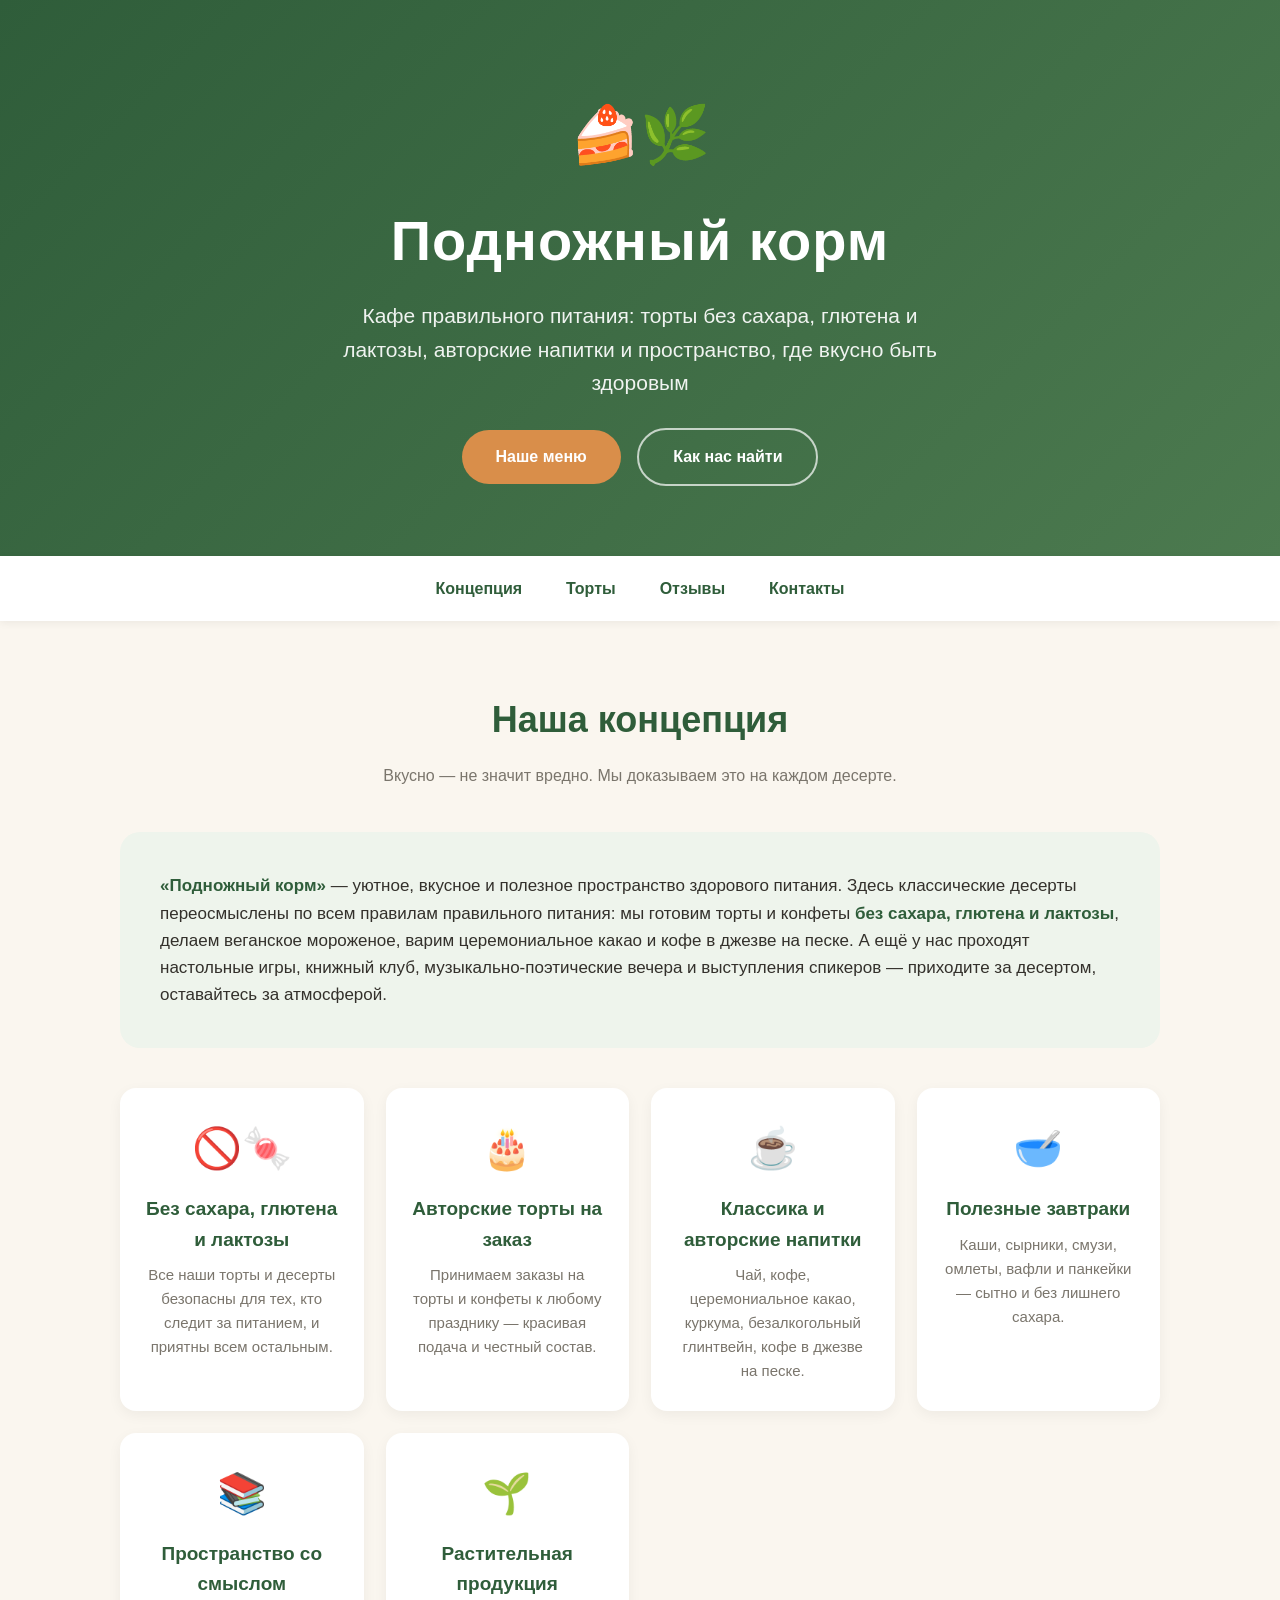
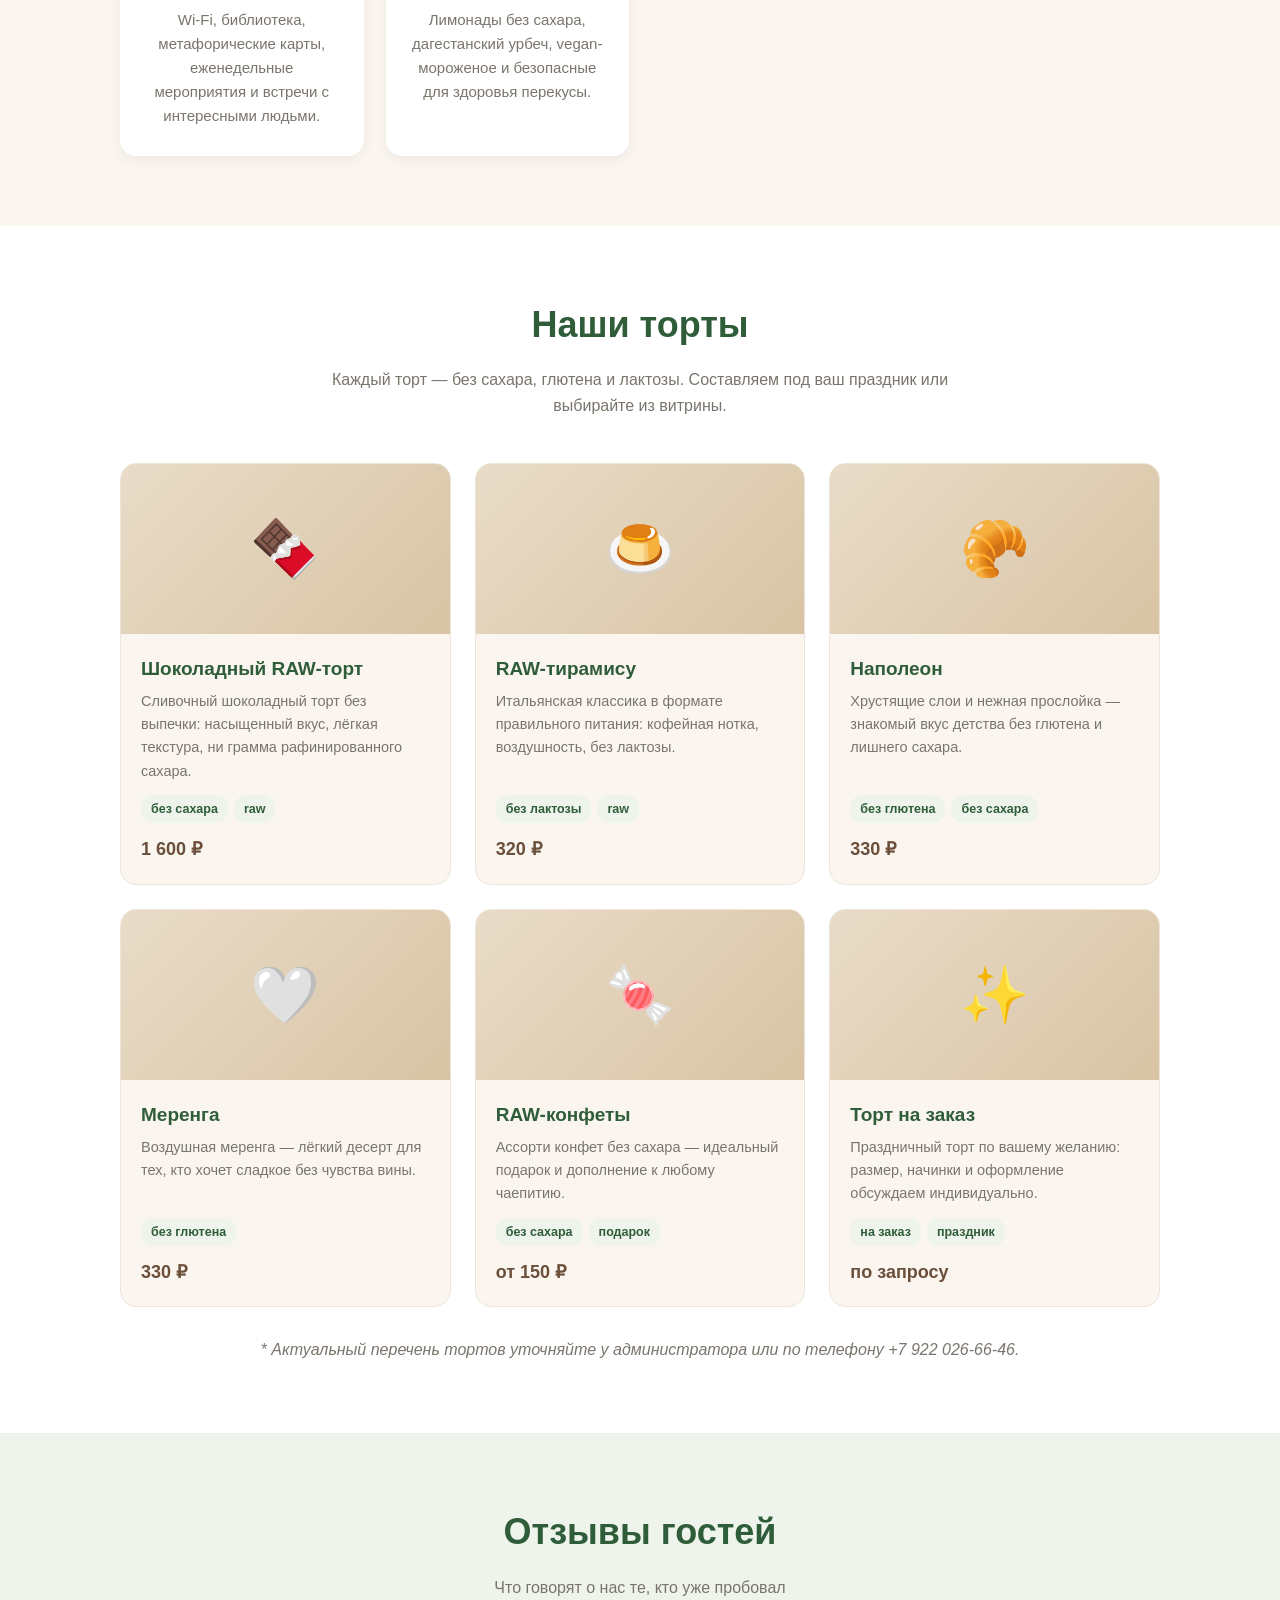
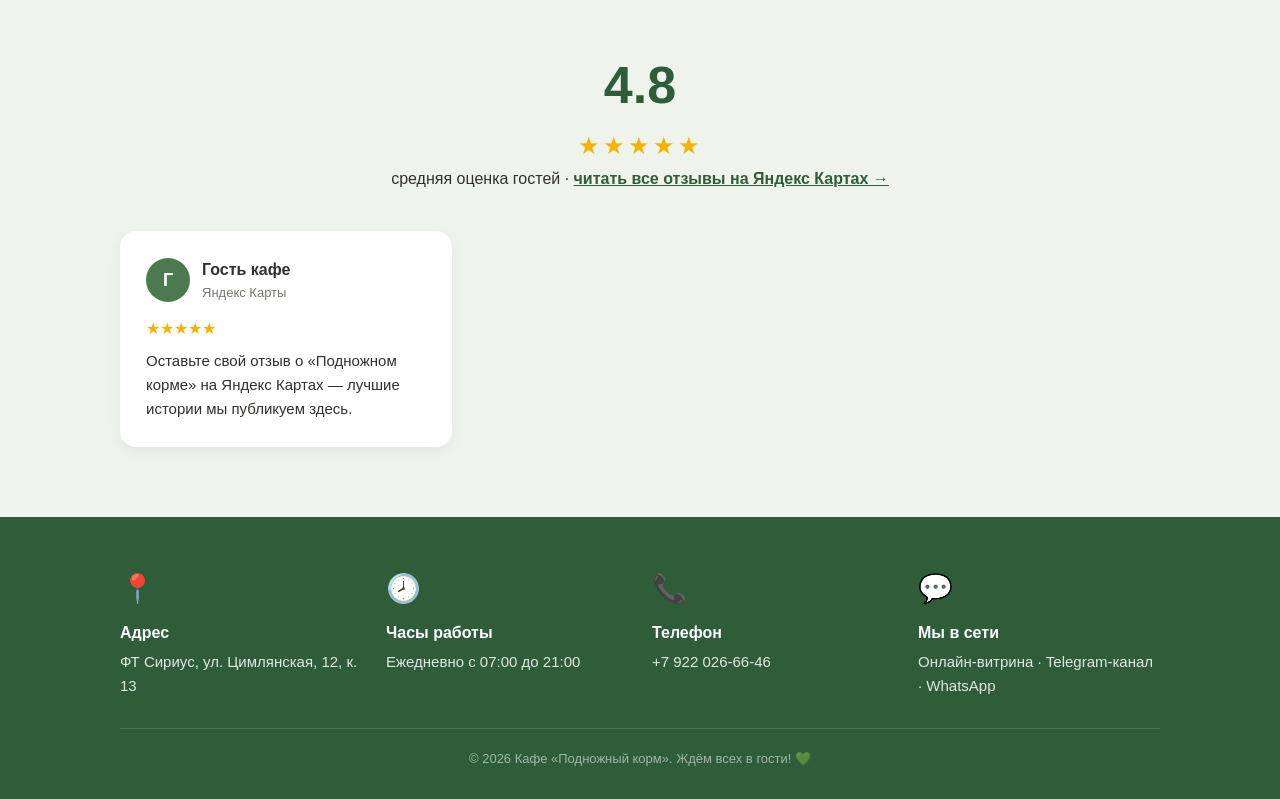
==== index.html @ 95f0d3fe "Add files via upload" ====
<!DOCTYPE html>
<html lang="ru">
<head>
<meta charset="UTF-8">
<meta name="viewport" content="width=device-width, initial-scale=1.0">
<title>Подножный корм — кафе правильного питания и тортов без сахара</title>
<meta name="description" content="Кафе здорового питания «Подножный корм»: авторские торты без сахара, глютена и лактозы, завтраки, церемониальное какао и уютное пространство для встреч.">
<style>
  :root {
    --green-dark: #2f5d3a;
    --green: #4c7a4f;
    --green-soft: #eef4ec;
    --cream: #faf6ef;
    --brown: #6b4f3a;
    --accent: #d98e4a;
    --text: #33302b;
    --muted: #7a756c;
  }
  * { margin: 0; padding: 0; box-sizing: border-box; }
  body {
    font-family: "Segoe UI", "Helvetica Neue", Arial, sans-serif;
    color: var(--text);
    background: var(--cream);
    line-height: 1.6;
  }
  .container { max-width: 1080px; margin: 0 auto; padding: 0 20px; }

  /* ---------- Шапка ---------- */
  header {
    background: linear-gradient(135deg, var(--green-dark) 0%, var(--green) 100%);
    color: #fff;
    padding: 90px 0 70px;
    text-align: center;
  }
  header .logo-emoji { font-size: 56px; display: block; margin-bottom: 16px; }
  header h1 { font-size: clamp(34px, 6vw, 56px); letter-spacing: 1px; margin-bottom: 14px; }
  header p.tagline {
    font-size: clamp(17px, 2.5vw, 21px);
    opacity: .92;
    max-width: 640px;
    margin: 0 auto 28px;
  }
  .btn {
    display: inline-block;
    background: var(--accent);
    color: #fff;
    text-decoration: none;
    font-weight: 600;
    padding: 14px 34px;
    border-radius: 40px;
    transition: transform .15s ease, box-shadow .15s ease;
  }
  .btn:hover { transform: translateY(-2px); box-shadow: 0 8px 20px rgba(0,0,0,.2); }
  .btn.secondary {
    background: transparent;
    border: 2px solid rgba(255,255,255,.7);
    margin-left: 12px;
  }

  nav {
    background: #fff;
    position: sticky;
    top: 0;
    z-index: 10;
    box-shadow: 0 2px 8px rgba(0,0,0,.06);
  }
  nav .container { display: flex; justify-content: center; gap: 8px; flex-wrap: wrap; padding: 12px 20px; }
  nav a {
    text-decoration: none;
    color: var(--green-dark);
    font-weight: 600;
    padding: 8px 18px;
    border-radius: 20px;
    transition: background .15s ease;
  }
  nav a:hover { background: var(--green-soft); }

  section { padding: 70px 0; }
  section h2 {
    font-size: clamp(26px, 4vw, 36px);
    color: var(--green-dark);
    text-align: center;
    margin-bottom: 14px;
  }
  section p.section-sub {
    text-align: center;
    color: var(--muted);
    max-width: 620px;
    margin: 0 auto 44px;
  }

  /* ---------- Концепция ---------- */
  .concept-grid {
    display: grid;
    grid-template-columns: repeat(auto-fit, minmax(230px, 1fr));
    gap: 22px;
  }
  .concept-card {
    background: #fff;
    border-radius: 16px;
    padding: 28px 24px;
    text-align: center;
    box-shadow: 0 4px 14px rgba(0,0,0,.05);
    transition: transform .15s ease;
  }
  .concept-card:hover { transform: translateY(-4px); }
  .concept-card .icon { font-size: 40px; margin-bottom: 14px; }
  .concept-card h3 { color: var(--green-dark); font-size: 19px; margin-bottom: 8px; }
  .concept-card p { color: var(--muted); font-size: 15px; }

  .concept-intro {
    background: var(--green-soft);
    border-radius: 20px;
    padding: 40px;
    margin-bottom: 40px;
    font-size: 17px;
  }
  .concept-intro strong { color: var(--green-dark); }

  /* ---------- Торты ---------- */
  #cakes { background: #fff; }
  .cakes-grid {
    display: grid;
    grid-template-columns: repeat(auto-fill, minmax(260px, 1fr));
    gap: 24px;
  }
  .cake-card {
    border: 1px solid #eee5d8;
    border-radius: 16px;
    overflow: hidden;
    background: var(--cream);
    display: flex;
    flex-direction: column;
    transition: box-shadow .15s ease;
  }
  .cake-card:hover { box-shadow: 0 8px 20px rgba(0,0,0,.08); }
  .cake-img {
    height: 170px;
    background: linear-gradient(135deg, #e9dcc8, #d8c4a4);
    display: flex;
    align-items: center;
    justify-content: center;
    font-size: 56px;
  }
  .cake-body { padding: 20px; flex: 1; display: flex; flex-direction: column; }
  .cake-body h3 { color: var(--green-dark); font-size: 19px; margin-bottom: 6px; }
  .cake-body p { color: var(--muted); font-size: 14.5px; flex: 1; }
  .cake-tags { margin-top: 12px; display: flex; flex-wrap: wrap; gap: 6px; }
  .tag {
    background: var(--green-soft);
    color: var(--green-dark);
    font-size: 12.5px;
    font-weight: 600;
    padding: 4px 10px;
    border-radius: 12px;
  }
  .cake-price { margin-top: 12px; font-size: 18px; font-weight: 700; color: var(--brown); }
  .cakes-note {
    text-align: center;
    margin-top: 30px;
    color: var(--muted);
    font-style: italic;
  }

  /* ---------- Отзывы ---------- */
  #reviews { background: var(--green-soft); }
  .rating-summary {
    text-align: center;
    margin-bottom: 40px;
  }
  .rating-summary .score { font-size: 52px; font-weight: 800; color: var(--green-dark); }
  .rating-summary .stars { color: #f5b301; font-size: 24px; letter-spacing: 3px; }
  .rating-summary a { color: var(--green-dark); font-weight: 600; }
  .reviews-grid {
    display: grid;
    grid-template-columns: repeat(auto-fill, minmax(300px, 1fr));
    gap: 22px;
  }
  .review-card {
    background: #fff;
    border-radius: 16px;
    padding: 26px;
    box-shadow: 0 4px 14px rgba(0,0,0,.05);
  }
  .review-head { display: flex; align-items: center; gap: 12px; margin-bottom: 12px; }
  .avatar {
    width: 44px; height: 44px;
    border-radius: 50%;
    background: var(--green);
    color: #fff;
    display: flex; align-items: center; justify-content: center;
    font-weight: 700;
    font-size: 18px;
    flex-shrink: 0;
  }
  .review-head .name { font-weight: 700; }
  .review-head .date { color: var(--muted); font-size: 13px; }
  .review-stars { color: #f5b301; margin-bottom: 8px; }
  .review-text { font-size: 15px; color: var(--text); }

  /* ---------- Контакты ---------- */
  footer {
    background: var(--green-dark);
    color: #fff;
    padding: 50px 0 30px;
  }
  .contacts-grid {
    display: grid;
    grid-template-columns: repeat(auto-fit, minmax(220px, 1fr));
    gap: 24px;
    margin-bottom: 30px;
  }
  .contact-item .icon { font-size: 28px; margin-bottom: 8px; }
  .contact-item h4 { font-size: 16px; margin-bottom: 4px; }
  .contact-item p, .contact-item a { color: rgba(255,255,255,.85); font-size: 15px; text-decoration: none; }
  .contact-item a:hover { text-decoration: underline; }
  footer .copy { text-align: center; color: rgba(255,255,255,.55); font-size: 13px; border-top: 1px solid rgba(255,255,255,.15); padding-top: 20px; }
</style>
</head>
<body>

<!-- ================= ШАПКА ================= -->
<header>
  <div class="container">
    <span class="logo-emoji">🍰🌿</span>
    <h1>Подножный корм</h1>
    <p class="tagline">Кафе правильного питания: торты без сахара, глютена и лактозы, авторские напитки и пространство, где вкусно быть здоровым</p>
    <a href="#cakes" class="btn">Наше меню</a>
    <a href="#contacts" class="btn secondary">Как нас найти</a>
  </div>
</header>

<nav>
  <div class="container">
    <a href="#about">Концепция</a>
    <a href="#cakes">Торты</a>
    <a href="#reviews">Отзывы</a>
    <a href="#contacts">Контакты</a>
  </div>
</nav>

<!-- ================= КОНЦЕПЦИЯ ================= -->
<section id="about">
  <div class="container">
    <h2>Наша концепция</h2>
    <p class="section-sub">Вкусно — не значит вредно. Мы доказываем это на каждом десерте.</p>

    <div class="concept-intro">
      <strong>«Подножный корм»</strong> — уютное, вкусное и полезное пространство здорового питания.
      Здесь классические десерты переосмыслены по всем правилам правильного питания:
      мы готовим торты и конфеты <strong>без сахара, глютена и лактозы</strong>, делаем веганское мороженое,
      варим церемониальное какао и кофе в джезве на песке. А ещё у нас проходят настольные игры,
      книжный клуб, музыкально-поэтические вечера и выступления спикеров — приходите за десертом, оставайтесь за атмосферой.
    </div>

    <div class="concept-grid">
      <div class="concept-card">
        <div class="icon">🚫🍬</div>
        <h3>Без сахара, глютена и лактозы</h3>
        <p>Все наши торты и десерты безопасны для тех, кто следит за питанием, и приятны всем остальным.</p>
      </div>
      <div class="concept-card">
        <div class="icon">🎂</div>
        <h3>Авторские торты на заказ</h3>
        <p>Принимаем заказы на торты и конфеты к любому празднику — красивая подача и честный состав.</p>
      </div>
      <div class="concept-card">
        <div class="icon">☕</div>
        <h3>Классика и авторские напитки</h3>
        <p>Чай, кофе, церемониальное какао, куркума, безалкогольный глинтвейн, кофе в джезве на песке.</p>
      </div>
      <div class="concept-card">
        <div class="icon">🥣</div>
        <h3>Полезные завтраки</h3>
        <p>Каши, сырники, смузи, омлеты, вафли и панкейки — сытно и без лишнего сахара.</p>
      </div>
      <div class="concept-card">
        <div class="icon">📚</div>
        <h3>Пространство со смыслом</h3>
        <p>Wi-Fi, библиотека, метафорические карты, еженедельные мероприятия и встречи с интересными людьми.</p>
      </div>
      <div class="concept-card">
        <div class="icon">🌱</div>
        <h3>Растительная продукция</h3>
        <p>Лимонады без сахара, дагестанский урбеч, vegan-мороженое и безопасные для здоровья перекусы.</p>
      </div>
    </div>
  </div>
</section>

<!-- ================= ТОРТЫ ================= -->
<section id="cakes">
  <div class="container">
    <h2>Наши торты</h2>
    <p class="section-sub">Каждый торт — без сахара, глютена и лактозы. Составляем под ваш праздник или выбирайте из витрины.</p>

    <div class="cakes-grid">
      <div class="cake-card">
        <div class="cake-img">🍫</div>
        <div class="cake-body">
          <h3>Шоколадный RAW-торт</h3>
          <p>Сливочный шоколадный торт без выпечки: насыщенный вкус, лёгкая текстура, ни грамма рафинированного сахара.</p>
          <div class="cake-tags"><span class="tag">без сахара</span><span class="tag">raw</span></div>
          <div class="cake-price">1 600 ₽</div>
        </div>
      </div>
      <div class="cake-card">
        <div class="cake-img">🍮</div>
        <div class="cake-body">
          <h3>RAW-тирамису</h3>
          <p>Итальянская классика в формате правильного питания: кофейная нотка, воздушность, без лактозы.</p>
          <div class="cake-tags"><span class="tag">без лактозы</span><span class="tag">raw</span></div>
          <div class="cake-price">320 ₽</div>
        </div>
      </div>
      <div class="cake-card">
        <div class="cake-img">🥐</div>
        <div class="cake-body">
          <h3>Наполеон</h3>
          <p>Хрустящие слои и нежная прослойка — знакомый вкус детства без глютена и лишнего сахара.</p>
          <div class="cake-tags"><span class="tag">без глютена</span><span class="tag">без сахара</span></div>
          <div class="cake-price">330 ₽</div>
        </div>
      </div>
      <div class="cake-card">
        <div class="cake-img">🤍</div>
        <div class="cake-body">
          <h3>Меренга</h3>
          <p>Воздушная меренга — лёгкий десерт для тех, кто хочет сладкое без чувства вины.</p>
          <div class="cake-tags"><span class="tag">без глютена</span></div>
          <div class="cake-price">330 ₽</div>
        </div>
      </div>
      <div class="cake-card">
        <div class="cake-img">🍬</div>
        <div class="cake-body">
          <h3>RAW-конфеты</h3>
          <p>Ассорти конфет без сахара — идеальный подарок и дополнение к любому чаепитию.</p>
          <div class="cake-tags"><span class="tag">без сахара</span><span class="tag">подарок</span></div>
          <div class="cake-price">от 150 ₽</div>
        </div>
      </div>
      <div class="cake-card">
        <div class="cake-img">✨</div>
        <div class="cake-body">
          <h3>Торт на заказ</h3>
          <p>Праздничный торт по вашему желанию: размер, начинки и оформление обсуждаем индивидуально.</p>
          <div class="cake-tags"><span class="tag">на заказ</span><span class="tag">праздник</span></div>
          <div class="cake-price">по запросу</div>
        </div>
      </div>
    </div>
    <p class="cakes-note">* Актуальный перечень тортов уточняйте у администратора или по телефону +7 922 026-66-46.</p>
  </div>
</section>

<!-- ================= ОТЗЫВЫ ================= -->
<section id="reviews">
  <div class="container">
    <h2>Отзывы гостей</h2>
    <p class="section-sub">Что говорят о нас те, кто уже пробовал</p>

    <div class="rating-summary">
      <div class="score">4.8</div>
      <div class="stars">★★★★★</div>
      <p>средняя оценка гостей · <a href="https://yandex.ru/maps/org/podnozhny_korm/84086361481/" target="_blank" rel="noopener">читать все отзывы на Яндекс Картах →</a></p>
    </div>

    <div class="reviews-grid">
      <!-- БЛОК ДЛЯ ОТЗЫВОВ: тексты будут добавлены после получения реальных отзывов с Яндекс Карт -->
      <div class="review-card">
        <div class="review-head">
          <div class="avatar">Г</div>
          <div>
            <div class="name">Гость кафе</div>
            <div class="date">Яндекс Карты</div>
          </div>
        </div>
        <div class="review-stars">★★★★★</div>
        <p class="review-text">Оставьте свой отзыв о «Подножном корме» на Яндекс Картах — лучшие истории мы публикуем здесь.</p>
      </div>
    </div>
  </div>
</section>

<!-- ================= КОНТАКТЫ ================= -->
<footer id="contacts">
  <div class="container">
    <div class="contacts-grid">
      <div class="contact-item">
        <div class="icon">📍</div>
        <h4>Адрес</h4>
        <p>ФТ Сириус, ул. Цимлянская, 12, к. 13</p>
      </div>
      <div class="contact-item">
        <div class="icon">🕗</div>
        <h4>Часы работы</h4>
        <p>Ежедневно с 07:00 до 21:00</p>
      </div>
      <div class="contact-item">
        <div class="icon">📞</div>
        <h4>Телефон</h4>
        <p><a href="tel:+79220266646">+7 922 026-66-46</a></p>
      </div>
      <div class="contact-item">
        <div class="icon">💬</div>
        <h4>Мы в сети</h4>
        <p><a href="https://podnozhnyjkorm.uds.app/c" target="_blank" rel="noopener">Онлайн-витрина</a> · Telegram-канал · WhatsApp</p>
      </div>
    </div>
    <div class="copy">© <span id="year"></span> Кафе «Подножный корм». Ждём всех в гости! 💚</div>
  </div>
</footer>

<script>
  document.getElementById('year').textContent = new Date().getFullYear();
</script>

</body>
</html>
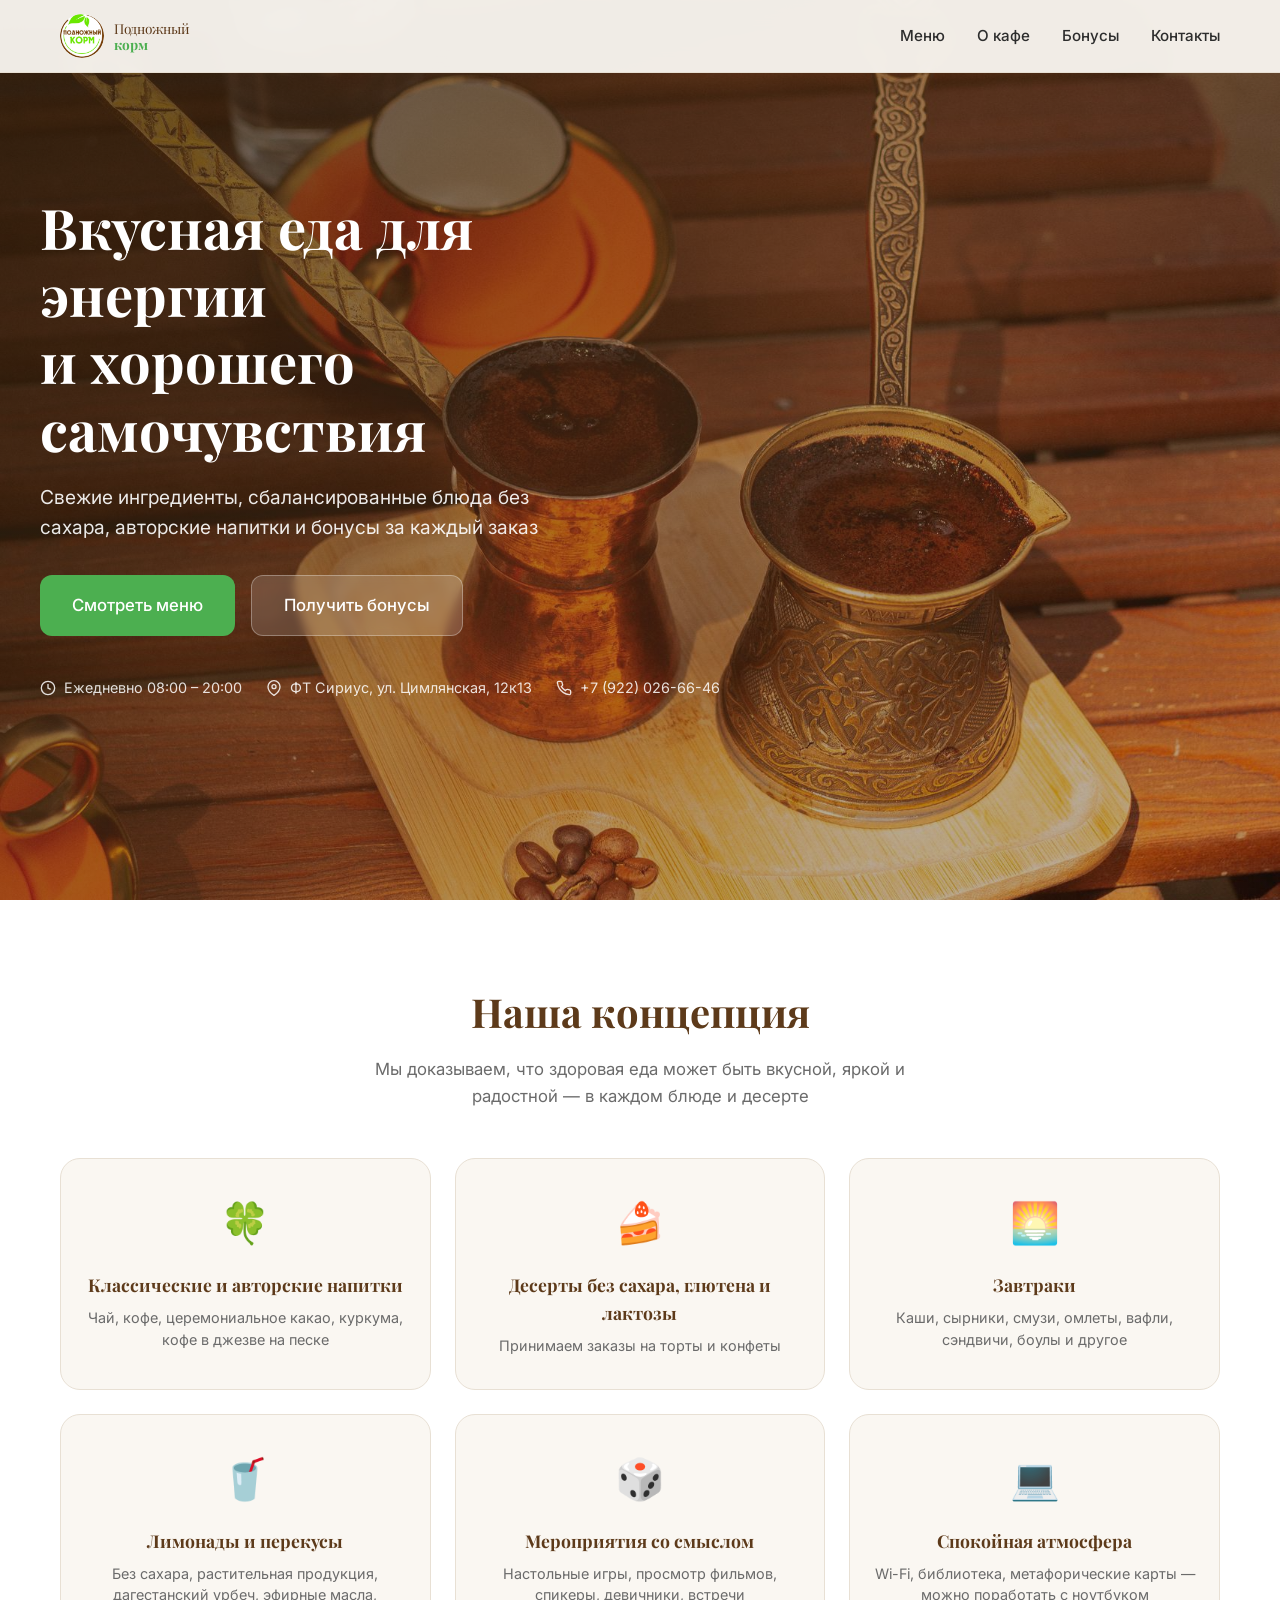
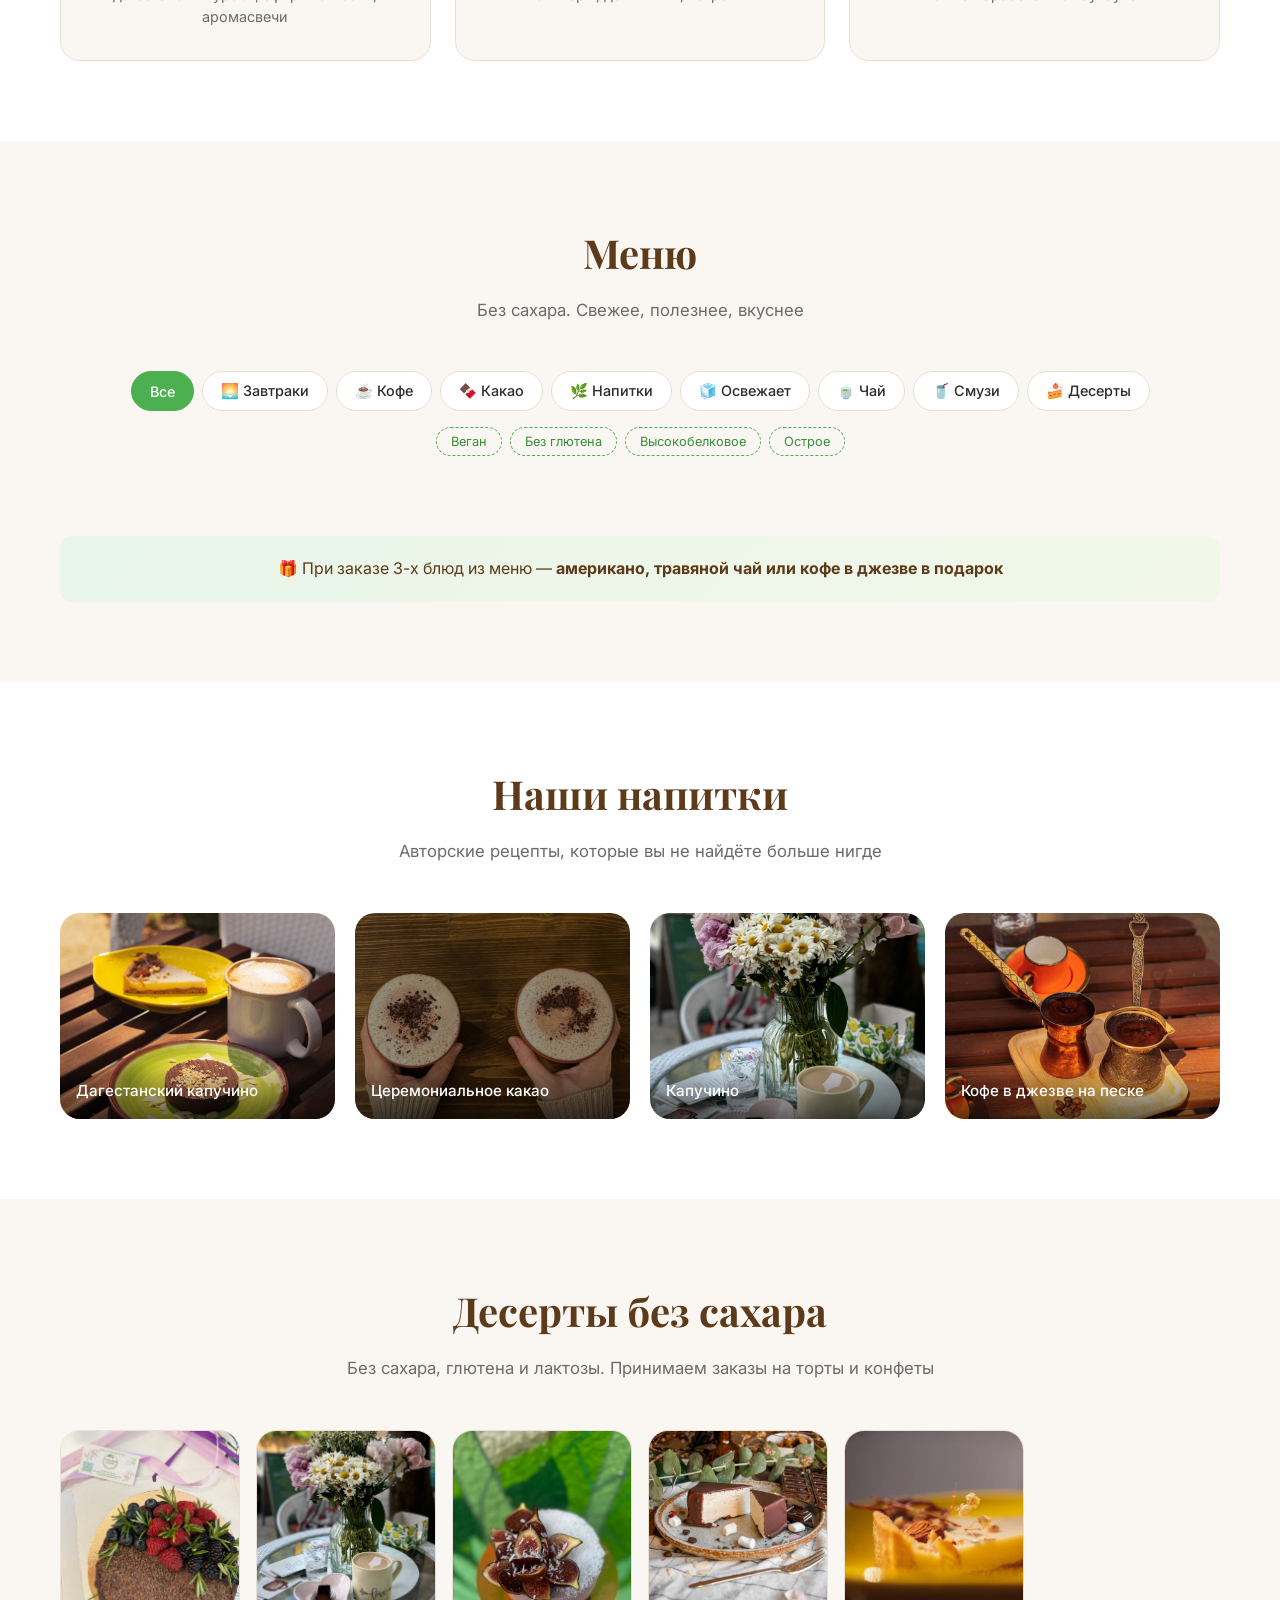
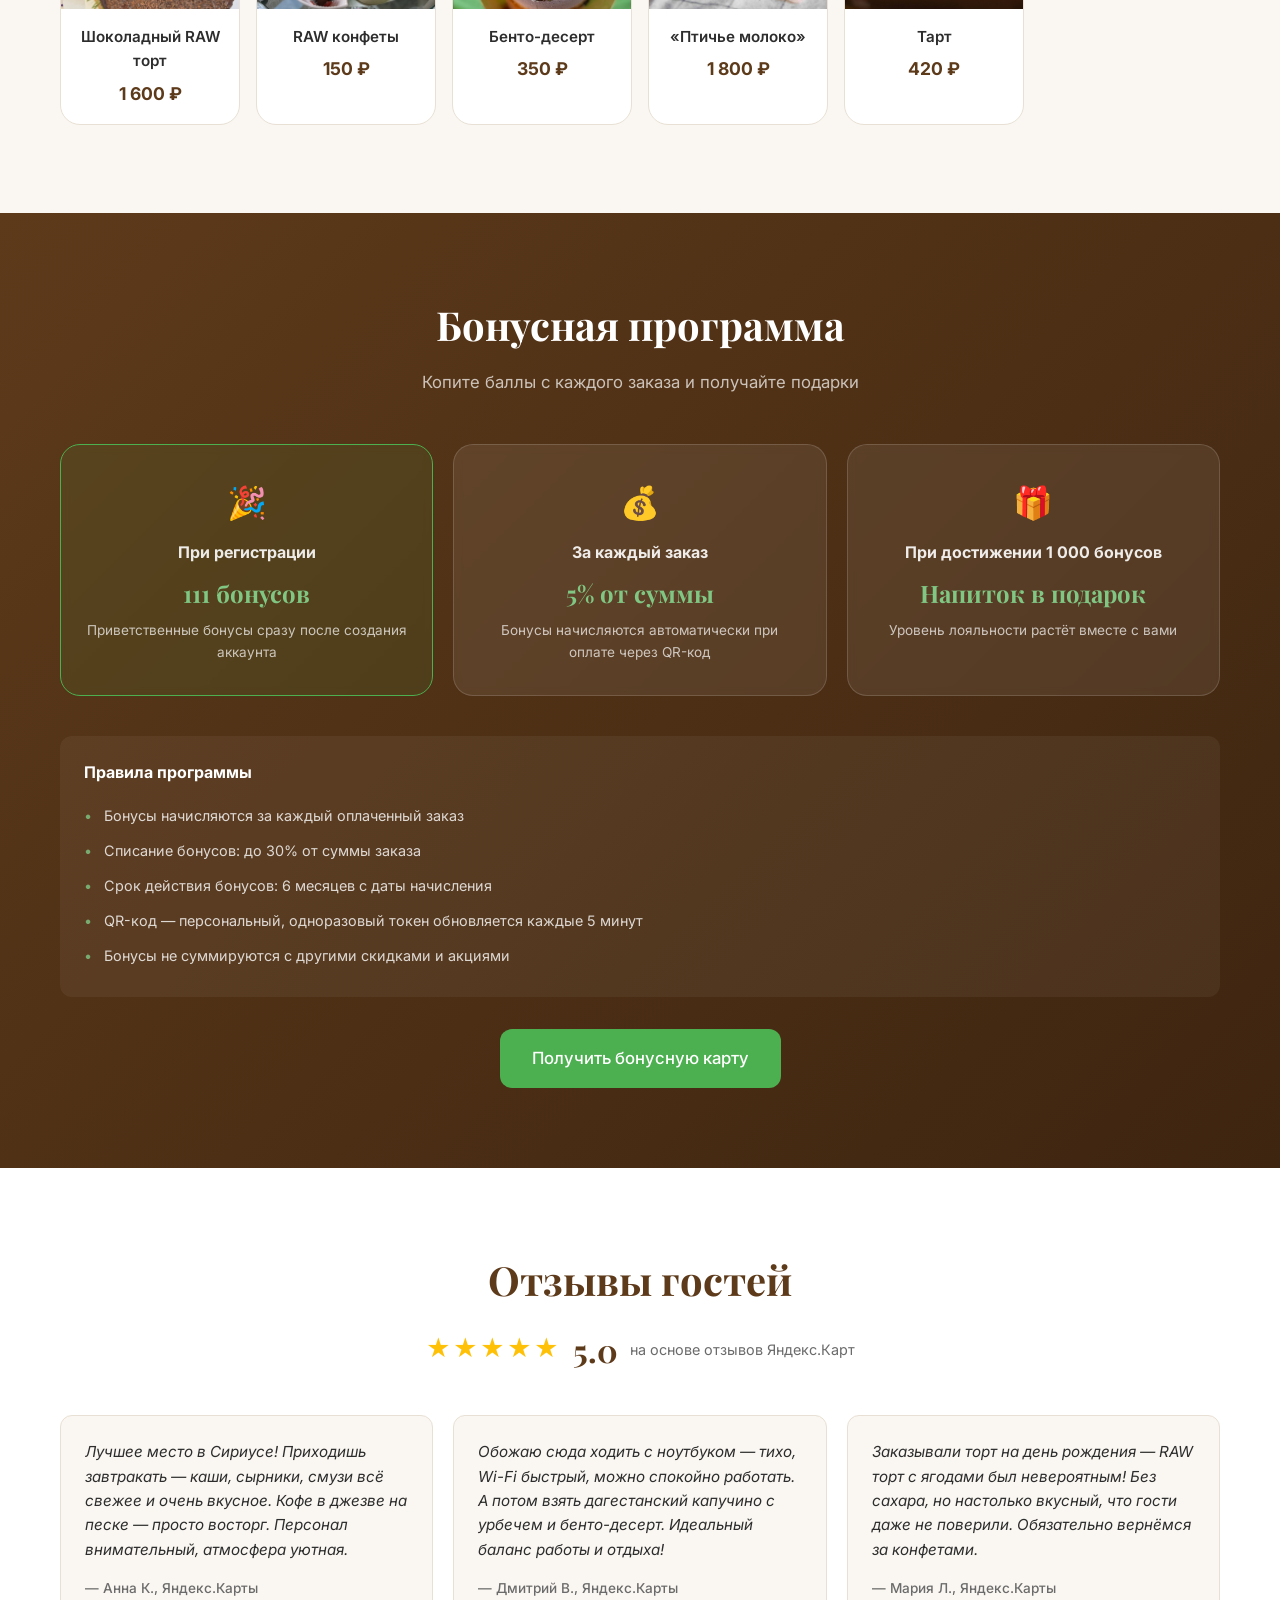
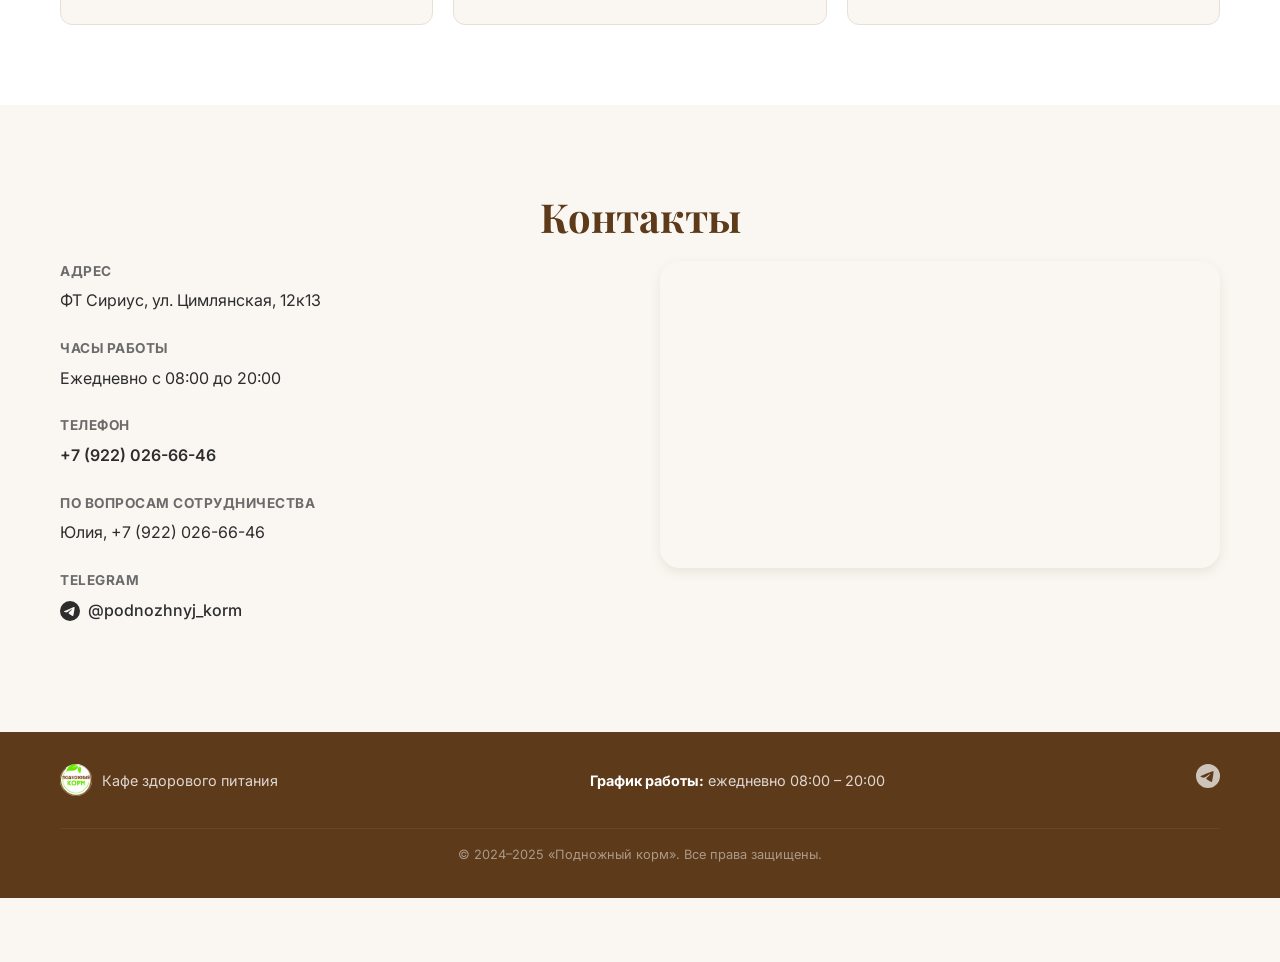
==== commit b553620b: "Add files via upload" ====
--- a/index.html
+++ b/index.html
@@ -1,420 +1,411 @@
 <!DOCTYPE html>
 <html lang="ru">
 <head>
-<meta charset="UTF-8">
-<meta name="viewport" content="width=device-width, initial-scale=1.0">
-<title>Подножный корм — кафе правильного питания и тортов без сахара</title>
-<meta name="description" content="Кафе здорового питания «Подножный корм»: авторские торты без сахара, глютена и лактозы, завтраки, церемониальное какао и уютное пространство для встреч.">
-<style>
-  :root {
-    --green-dark: #2f5d3a;
-    --green: #4c7a4f;
-    --green-soft: #eef4ec;
-    --cream: #faf6ef;
-    --brown: #6b4f3a;
-    --accent: #d98e4a;
-    --text: #33302b;
-    --muted: #7a756c;
+  <meta charset="UTF-8">
+  <meta name="viewport" content="width=device-width, initial-scale=1.0">
+  <title>Подножный корм — кафе здорового питания в Сириусе</title>
+  <meta name="description" content="Кафе здорового питания «Подножный корм» в Сириусе. Завтраки без сахара, авторские напитки, десерты без глютена и лактозы. Бонусная программа. Ежедневно 08:00–20:00.">
+  <meta property="og:title" content="Подножный корм — кафе здорового питания в Сириусе">
+  <meta property="og:description" content="Завтраки без сахара, авторские напитки, десерты без глютена и лактозы. Бонусная программа. Ежедневно 08:00–20:00.">
+  <meta property="og:image" content="https://podnozhnyi-korm.tuqo.app/img/og-image.jpg">
+  <meta property="og:type" content="website">
+  <meta property="og:url" content="https://podnozhnyi-korm.tuqo.app/">
+  <link rel="icon" href="img/logo.jpeg" type="image/jpeg">
+  <link rel="preconnect" href="https://fonts.googleapis.com">
+  <link rel="preconnect" href="https://fonts.gstatic.com" crossorigin>
+  <link href="https://fonts.googleapis.com/css2?family=Playfair+Display:wght@400;600;700&family=Inter:wght@300;400;500;600&display=swap" rel="stylesheet">
+  <link rel="stylesheet" href="css/style.css">
+  <script src="js/app.js" defer></script>
+  <script type="application/ld+json">
+  {
+    "@context": "https://schema.org",
+    "@type": "Restaurant",
+    "name": "Подножный корм",
+    "description": "Кафе здорового питания в Сириусе",
+    "servesCuisine": ["Здоровое питание", "Завтраки", "Кофе", "Десерты"],
+    "address": {
+      "@type": "PostalAddress",
+      "streetAddress": "ул. Цимлянская, 12к13",
+      "addressLocality": "Сириус",
+      "addressRegion": "Краснодарский край",
+      "postalCode": "354349",
+      "addressCountry": "RU"
+    },
+    "telephone": "+79220266646",
+    "openingHours": "Mo-Su 08:00-20:00",
+    "url": "https://t.me/podnozhnyj_korm",
+    "priceRange": "₽₽",
+    "aggregateRating": {
+      "@type": "AggregateRating",
+      "ratingValue": "5.0",
+      "reviewCount": "34"
+    }
   }
-  * { margin: 0; padding: 0; box-sizing: border-box; }
-  body {
-    font-family: "Segoe UI", "Helvetica Neue", Arial, sans-serif;
-    color: var(--text);
-    background: var(--cream);
-    line-height: 1.6;
-  }
-  .container { max-width: 1080px; margin: 0 auto; padding: 0 20px; }
-
-  /* ---------- Шапка ---------- */
-  header {
-    background: linear-gradient(135deg, var(--green-dark) 0%, var(--green) 100%);
-    color: #fff;
-    padding: 90px 0 70px;
-    text-align: center;
-  }
-  header .logo-emoji { font-size: 56px; display: block; margin-bottom: 16px; }
-  header h1 { font-size: clamp(34px, 6vw, 56px); letter-spacing: 1px; margin-bottom: 14px; }
-  header p.tagline {
-    font-size: clamp(17px, 2.5vw, 21px);
-    opacity: .92;
-    max-width: 640px;
-    margin: 0 auto 28px;
-  }
-  .btn {
-    display: inline-block;
-    background: var(--accent);
-    color: #fff;
-    text-decoration: none;
-    font-weight: 600;
-    padding: 14px 34px;
-    border-radius: 40px;
-    transition: transform .15s ease, box-shadow .15s ease;
-  }
-  .btn:hover { transform: translateY(-2px); box-shadow: 0 8px 20px rgba(0,0,0,.2); }
-  .btn.secondary {
-    background: transparent;
-    border: 2px solid rgba(255,255,255,.7);
-    margin-left: 12px;
-  }
-
-  nav {
-    background: #fff;
-    position: sticky;
-    top: 0;
-    z-index: 10;
-    box-shadow: 0 2px 8px rgba(0,0,0,.06);
-  }
-  nav .container { display: flex; justify-content: center; gap: 8px; flex-wrap: wrap; padding: 12px 20px; }
-  nav a {
-    text-decoration: none;
-    color: var(--green-dark);
-    font-weight: 600;
-    padding: 8px 18px;
-    border-radius: 20px;
-    transition: background .15s ease;
-  }
-  nav a:hover { background: var(--green-soft); }
-
-  section { padding: 70px 0; }
-  section h2 {
-    font-size: clamp(26px, 4vw, 36px);
-    color: var(--green-dark);
-    text-align: center;
-    margin-bottom: 14px;
-  }
-  section p.section-sub {
-    text-align: center;
-    color: var(--muted);
-    max-width: 620px;
-    margin: 0 auto 44px;
-  }
-
-  /* ---------- Концепция ---------- */
-  .concept-grid {
-    display: grid;
-    grid-template-columns: repeat(auto-fit, minmax(230px, 1fr));
-    gap: 22px;
-  }
-  .concept-card {
-    background: #fff;
-    border-radius: 16px;
-    padding: 28px 24px;
-    text-align: center;
-    box-shadow: 0 4px 14px rgba(0,0,0,.05);
-    transition: transform .15s ease;
-  }
-  .concept-card:hover { transform: translateY(-4px); }
-  .concept-card .icon { font-size: 40px; margin-bottom: 14px; }
-  .concept-card h3 { color: var(--green-dark); font-size: 19px; margin-bottom: 8px; }
-  .concept-card p { color: var(--muted); font-size: 15px; }
-
-  .concept-intro {
-    background: var(--green-soft);
-    border-radius: 20px;
-    padding: 40px;
-    margin-bottom: 40px;
-    font-size: 17px;
-  }
-  .concept-intro strong { color: var(--green-dark); }
-
-  /* ---------- Торты ---------- */
-  #cakes { background: #fff; }
-  .cakes-grid {
-    display: grid;
-    grid-template-columns: repeat(auto-fill, minmax(260px, 1fr));
-    gap: 24px;
-  }
-  .cake-card {
-    border: 1px solid #eee5d8;
-    border-radius: 16px;
-    overflow: hidden;
-    background: var(--cream);
-    display: flex;
-    flex-direction: column;
-    transition: box-shadow .15s ease;
-  }
-  .cake-card:hover { box-shadow: 0 8px 20px rgba(0,0,0,.08); }
-  .cake-img {
-    height: 170px;
-    background: linear-gradient(135deg, #e9dcc8, #d8c4a4);
-    display: flex;
-    align-items: center;
-    justify-content: center;
-    font-size: 56px;
-  }
-  .cake-body { padding: 20px; flex: 1; display: flex; flex-direction: column; }
-  .cake-body h3 { color: var(--green-dark); font-size: 19px; margin-bottom: 6px; }
-  .cake-body p { color: var(--muted); font-size: 14.5px; flex: 1; }
-  .cake-tags { margin-top: 12px; display: flex; flex-wrap: wrap; gap: 6px; }
-  .tag {
-    background: var(--green-soft);
-    color: var(--green-dark);
-    font-size: 12.5px;
-    font-weight: 600;
-    padding: 4px 10px;
-    border-radius: 12px;
-  }
-  .cake-price { margin-top: 12px; font-size: 18px; font-weight: 700; color: var(--brown); }
-  .cakes-note {
-    text-align: center;
-    margin-top: 30px;
-    color: var(--muted);
-    font-style: italic;
-  }
-
-  /* ---------- Отзывы ---------- */
-  #reviews { background: var(--green-soft); }
-  .rating-summary {
-    text-align: center;
-    margin-bottom: 40px;
-  }
-  .rating-summary .score { font-size: 52px; font-weight: 800; color: var(--green-dark); }
-  .rating-summary .stars { color: #f5b301; font-size: 24px; letter-spacing: 3px; }
-  .rating-summary a { color: var(--green-dark); font-weight: 600; }
-  .reviews-grid {
-    display: grid;
-    grid-template-columns: repeat(auto-fill, minmax(300px, 1fr));
-    gap: 22px;
-  }
-  .review-card {
-    background: #fff;
-    border-radius: 16px;
-    padding: 26px;
-    box-shadow: 0 4px 14px rgba(0,0,0,.05);
-  }
-  .review-head { display: flex; align-items: center; gap: 12px; margin-bottom: 12px; }
-  .avatar {
-    width: 44px; height: 44px;
-    border-radius: 50%;
-    background: var(--green);
-    color: #fff;
-    display: flex; align-items: center; justify-content: center;
-    font-weight: 700;
-    font-size: 18px;
-    flex-shrink: 0;
-  }
-  .review-head .name { font-weight: 700; }
-  .review-head .date { color: var(--muted); font-size: 13px; }
-  .review-stars { color: #f5b301; margin-bottom: 8px; }
-  .review-text { font-size: 15px; color: var(--text); }
-
-  /* ---------- Контакты ---------- */
-  footer {
-    background: var(--green-dark);
-    color: #fff;
-    padding: 50px 0 30px;
-  }
-  .contacts-grid {
-    display: grid;
-    grid-template-columns: repeat(auto-fit, minmax(220px, 1fr));
-    gap: 24px;
-    margin-bottom: 30px;
-  }
-  .contact-item .icon { font-size: 28px; margin-bottom: 8px; }
-  .contact-item h4 { font-size: 16px; margin-bottom: 4px; }
-  .contact-item p, .contact-item a { color: rgba(255,255,255,.85); font-size: 15px; text-decoration: none; }
-  .contact-item a:hover { text-decoration: underline; }
-  footer .copy { text-align: center; color: rgba(255,255,255,.55); font-size: 13px; border-top: 1px solid rgba(255,255,255,.15); padding-top: 20px; }
-</style>
+  </script>
 </head>
 <body>
-
-<!-- ================= ШАПКА ================= -->
-<header>
-  <div class="container">
-    <span class="logo-emoji">🍰🌿</span>
-    <h1>Подножный корм</h1>
-    <p class="tagline">Кафе правильного питания: торты без сахара, глютена и лактозы, авторские напитки и пространство, где вкусно быть здоровым</p>
-    <a href="#cakes" class="btn">Наше меню</a>
-    <a href="#contacts" class="btn secondary">Как нас найти</a>
+  <!-- Хедер -->
+  <header class="header" id="header">
+    <div class="container header__inner">
+      <a href="#" class="header__logo" aria-label="Подножный корм — на главную">
+        <img src="img/logo.jpeg" alt="Логотип кафе Подножный корм" width="48" height="48" loading="eager">
+        <span class="header__logo-text">Подножный<br><strong>корм</strong></span>
+      </a>
+      <nav class="header__nav" aria-label="Основная навигация">
+        <a href="#menu" class="header__link">Меню</a>
+        <a href="#concept" class="header__link">О кафе</a>
+        <a href="#bonus" class="header__link">Бонусы</a>
+        <a href="#contacts" class="header__link">Контакты</a>
+      </nav>
+      <button class="header__burger" id="burgerBtn" aria-label="Открыть меню навигации" aria-expanded="false">
+        <span></span><span></span><span></span>
+      </button>
+    </div>
+  </header>
+
+  <!-- Мобильное меню -->
+  <div class="mobile-nav" id="mobileNav" role="dialog" aria-label="Мобильная навигация">
+    <a href="#menu" class="mobile-nav__link">Меню</a>
+    <a href="#concept" class="mobile-nav__link">О кафе</a>
+    <a href="#bonus" class="mobile-nav__link">Бонусы</a>
+    <a href="#contacts" class="mobile-nav__link">Контакты</a>
   </div>
-</header>
-
-<nav>
-  <div class="container">
-    <a href="#about">Концепция</a>
-    <a href="#cakes">Торты</a>
-    <a href="#reviews">Отзывы</a>
-    <a href="#contacts">Контакты</a>
+
+  <!-- Hero -->
+  <section class="hero" id="hero">
+    <div class="hero__bg">
+      <img src="img/coffee-on-sand.jpg" alt="Кофе в джезве на песке — фирменный напиток кафе Подножный корм" class="hero__img" loading="eager">
+      <div class="hero__overlay"></div>
+    </div>
+    <div class="container hero__content">
+      <h1 class="hero__title">Вкусная еда для энергии<br>и хорошего самочувствия</h1>
+      <p class="hero__subtitle">Свежие ингредиенты, сбалансированные блюда без сахара, авторские напитки и бонусы за каждый заказ</p>
+      <div class="hero__buttons">
+        <a href="#menu" class="btn btn--primary btn--lg">Смотреть меню</a>
+        <a href="#bonus" class="btn btn--ghost btn--lg">Получить бонусы</a>
+      </div>
+      <div class="hero__info">
+        <div class="hero__info-item">
+          <svg width="16" height="16" viewBox="0 0 24 24" fill="none" stroke="currentColor" stroke-width="2" aria-hidden="true"><circle cx="12" cy="12" r="10"/><polyline points="12 6 12 12 16 14"/></svg>
+          <span>Ежедневно 08:00 – 20:00</span>
+        </div>
+        <div class="hero__info-item">
+          <svg width="16" height="16" viewBox="0 0 24 24" fill="none" stroke="currentColor" stroke-width="2" aria-hidden="true"><path d="M21 10c0 7-9 13-9 13s-9-6-9-13a9 9 0 0 1 18 0z"/><circle cx="12" cy="10" r="3"/></svg>
+          <span>ФТ Сириус, ул. Цимлянская, 12к13</span>
+        </div>
+        <div class="hero__info-item">
+          <svg width="16" height="16" viewBox="0 0 24 24" fill="none" stroke="currentColor" stroke-width="2" aria-hidden="true"><path d="M22 16.92v3a2 2 0 0 1-2.18 2 19.79 19.79 0 0 1-8.63-3.07 19.5 19.5 0 0 1-6-6 19.79 19.79 0 0 1-3.07-8.67A2 2 0 0 1 4.11 2h3a2 2 0 0 1 2 1.72 12.84 12.84 0 0 0 .7 2.81 2 2 0 0 1-.45 2.11L8.09 9.91a16 16 0 0 0 6 6l1.27-1.27a2 2 0 0 1 2.11-.45 12.84 12.84 0 0 0 2.81.7A2 2 0 0 1 22 16.92z"/></svg>
+          <a href="tel:+79220266646">+7 (922) 026-66-46</a>
+        </div>
+      </div>
+    </div>
+  </section>
+
+  <!-- Концепция -->
+  <section class="concept" id="concept">
+    <div class="container">
+      <h2 class="section-title">Наша концепция</h2>
+      <p class="section-subtitle">Мы доказываем, что здоровая еда может быть вкусной, яркой и радостной — в каждом блюде и десерте</p>
+      <div class="concept__grid">
+        <article class="concept-card">
+          <span class="concept-card__icon" aria-hidden="true">🍀</span>
+          <h3>Классические и авторские напитки</h3>
+          <p>Чай, кофе, церемониальное какао, куркума, кофе в джезве на песке</p>
+        </article>
+        <article class="concept-card">
+          <span class="concept-card__icon" aria-hidden="true">🍰</span>
+          <h3>Десерты без сахара, глютена и лактозы</h3>
+          <p>Принимаем заказы на торты и конфеты</p>
+        </article>
+        <article class="concept-card">
+          <span class="concept-card__icon" aria-hidden="true">🌅</span>
+          <h3>Завтраки</h3>
+          <p>Каши, сырники, смузи, омлеты, вафли, сэндвичи, боулы и другое</p>
+        </article>
+        <article class="concept-card">
+          <span class="concept-card__icon" aria-hidden="true">🥤</span>
+          <h3>Лимонады и перекусы</h3>
+          <p>Без сахара, растительная продукция, дагестанский урбеч, эфирные масла, аромасвечи</p>
+        </article>
+        <article class="concept-card">
+          <span class="concept-card__icon" aria-hidden="true">🎲</span>
+          <h3>Мероприятия со смыслом</h3>
+          <p>Настольные игры, просмотр фильмов, спикеры, девичники, встречи</p>
+        </article>
+        <article class="concept-card">
+          <span class="concept-card__icon" aria-hidden="true">💻</span>
+          <h3>Спокойная атмосфера</h3>
+          <p>Wi-Fi, библиотека, метафорические карты — можно поработать с ноутбуком</p>
+        </article>
+      </div>
+    </div>
+  </section>
+
+  <!-- Меню -->
+  <section class="menu-section" id="menu">
+    <div class="container">
+      <h2 class="section-title">Меню</h2>
+      <p class="section-subtitle">Без сахара. Свежее, полезнее, вкуснее</p>
+
+      <!-- Фильтры категорий -->
+      <div class="menu-filters" role="tablist" aria-label="Категории меню">
+        <button class="filter-btn filter-btn--active" data-category="all" role="tab" aria-selected="true">Все</button>
+        <button class="filter-btn" data-category="breakfast" role="tab" aria-selected="false">🌅 Завтраки</button>
+        <button class="filter-btn" data-category="coffee" role="tab" aria-selected="false">☕ Кофе</button>
+        <button class="filter-btn" data-category="cacao" role="tab" aria-selected="false">🍫 Какао</button>
+        <button class="filter-btn" data-category="drinks" role="tab" aria-selected="false">🌿 Напитки</button>
+        <button class="filter-btn" data-category="cold" role="tab" aria-selected="false">🧊 Освежает</button>
+        <button class="filter-btn" data-category="tea" role="tab" aria-selected="false">🍵 Чай</button>
+        <button class="filter-btn" data-category="smoothie" role="tab" aria-selected="false">🥤 Смузи</button>
+        <button class="filter-btn" data-category="desserts" role="tab" aria-selected="false">🍰 Десерты</button>
+      </div>
+
+      <!-- Фильтры dietary -->
+      <div class="dietary-filters" aria-label="Фильтр по dietary-тегам">
+        <button class="dietary-btn" data-tag="vegan">Веган</button>
+        <button class="dietary-btn" data-tag="без глютена">Без глютена</button>
+        <button class="dietary-btn" data-tag="высокобелковое">Высокобелковое</button>
+        <button class="dietary-btn" data-tag="острое">Острое</button>
+      </div>
+
+      <!-- Список категорий -->
+      <div class="menu-categories" id="menuCategories"></div>
+
+      <!-- Промо -->
+      <div class="menu-promo">
+        <p>🎁 При заказе 3-х блюд из меню — <strong>американо, травяной чай или кофе в джезве в подарок</strong></p>
+      </div>
+    </div>
+  </section>
+
+  <!-- Галерея напитков -->
+  <section class="gallery" id="gallery">
+    <div class="container">
+      <h2 class="section-title">Наши напитки</h2>
+      <p class="section-subtitle">Авторские рецепты, которые вы не найдёте больше нигде</p>
+      <div class="gallery__grid">
+        <figure class="gallery__item">
+          <img src="img/dagestan-cappuccino.jpg" alt="Дагестанский капучино с урбечем и десерт на тарелке" loading="lazy" class="lightbox-img" data-caption="Дагестанский капучино с урбечем">
+          <figcaption>Дагестанский капучино</figcaption>
+        </figure>
+        <figure class="gallery__item">
+          <img src="img/cacao.jpg" alt="Два стакана церемониального какао с пеной" loading="lazy" class="lightbox-img" data-caption="Церемониальное какао">
+          <figcaption>Церемониальное какао</figcaption>
+        </figure>
+        <figure class="gallery__item">
+          <img src="img/cappuccino.jpg" alt="Капучино с цветами ромашки и пионов на террасе" loading="lazy" class="lightbox-img" data-caption="Капучино с цветами ромашки и пионов">
+          <figcaption>Капучино</figcaption>
+        </figure>
+        <figure class="gallery__item">
+          <img src="img/coffee-on-sand.jpg" alt="Кофе в джезве на песке — два медных и латунных джезвы" loading="lazy" class="lightbox-img" data-caption="Кофе в джезве на песке">
+          <figcaption>Кофе в джезве на песке</figcaption>
+        </figure>
+      </div>
+    </div>
+  </section>
+
+  <!-- Десерты -->
+  <section class="desserts" id="desserts">
+    <div class="container">
+      <h2 class="section-title">Десерты без сахара</h2>
+      <p class="section-subtitle">Без сахара, глютена и лактозы. Принимаем заказы на торты и конфеты</p>
+      <div class="desserts__grid">
+        <figure class="dessert-card">
+          <img src="img/raw-cake.jpg" alt="Шоколадный RAW торт с ягодами: черника, малина, ежевика" loading="lazy" class="lightbox-img" data-caption="Шоколадный RAW торт — 1 600 ₽">
+          <figcaption>
+            <h3>Шоколадный RAW торт</h3>
+            <span class="price">1 600 ₽</span>
+          </figcaption>
+        </figure>
+        <figure class="dessert-card">
+          <img src="img/raw-candy.jpg" alt="RAW конфеты — шоколадная конфета с орехами" loading="lazy" class="lightbox-img" data-caption="RAW конфеты — 150 ₽">
+          <figcaption>
+            <h3>RAW конфеты</h3>
+            <span class="price">150 ₽</span>
+          </figcaption>
+        </figure>
+        <figure class="dessert-card">
+          <img src="img/bento-dessert.jpg" alt="Бенто-десерт с фиговым и кокосовой стружкой" loading="lazy" class="lightbox-img" data-caption="Бенто-десерт — 350 ₽">
+          <figcaption>
+            <h3>Бенто-десерт</h3>
+            <span class="price">350 ₽</span>
+          </figcaption>
+        </figure>
+        <figure class="dessert-card">
+          <img src="img/bird-milk-cake.jpg" alt="Торт Птичье молоко — крем-бриошь с шоколадной глазурью" loading="lazy" class="lightbox-img" data-caption="Торт «Птичье молоко» — 1 800 ₽">
+          <figcaption>
+            <h3>«Птичье молоко»</h3>
+            <span class="price">1 800 ₽</span>
+          </figcaption>
+        </figure>
+        <figure class="dessert-card">
+          <img src="img/tart.jpg" alt="Тарт с миндалём и мёдом на жёлтой тарелке" loading="lazy" class="lightbox-img" data-caption="Тарт с миндалём и мёдом — 420 ₽">
+          <figcaption>
+            <h3>Тарт</h3>
+            <span class="price">420 ₽</span>
+          </figcaption>
+        </figure>
+      </div>
+    </div>
+  </section>
+
+  <!-- Бонусная программа -->
+  <section class="bonus" id="bonus">
+    <div class="container">
+      <h2 class="section-title">Бонусная программа</h2>
+      <p class="section-subtitle">Копите баллы с каждого заказа и получайте подарки</p>
+
+      <div class="bonus__grid">
+        <div class="bonus-card bonus-card--highlight">
+          <span class="bonus-card__icon" aria-hidden="true">🎉</span>
+          <h3>При регистрации</h3>
+          <p class="bonus-card__value">111 бонусов</p>
+          <p>Приветственные бонусы сразу после создания аккаунта</p>
+        </div>
+        <div class="bonus-card">
+          <span class="bonus-card__icon" aria-hidden="true">💰</span>
+          <h3>За каждый заказ</h3>
+          <p class="bonus-card__value">5% от суммы</p>
+          <p>Бонусы начисляются автоматически при оплате через QR-код</p>
+        </div>
+        <div class="bonus-card">
+          <span class="bonus-card__icon" aria-hidden="true">🎁</span>
+          <h3>При достижении 1 000 бонусов</h3>
+          <p class="bonus-card__value">Напиток в подарок</p>
+          <p>Уровень лояльности растёт вместе с вами</p>
+        </div>
+      </div>
+
+      <div class="bonus__rules">
+        <h3>Правила программы</h3>
+        <ul>
+          <li>Бонусы начисляются за каждый оплаченный заказ</li>
+          <li>Списание бонусов: до 30% от суммы заказа</li>
+          <li>Срок действия бонусов: 6 месяцев с даты начисления</li>
+          <li>QR-код — персональный, одноразовый токен обновляется каждые 5 минут</li>
+          <li>Бонусы не суммируются с другими скидками и акциями</li>
+        </ul>
+      </div>
+
+      <div class="bonus__cta">
+        <a href="tel:+79220266646" class="btn btn--primary btn--lg">Получить бонусную карту</a>
+      </div>
+    </div>
+  </section>
+
+  <!-- Отзывы -->
+  <section class="reviews" id="reviews">
+    <div class="container">
+      <h2 class="section-title">Отзывы гостей</h2>
+      <div class="reviews__rating">
+        <span class="reviews__stars" aria-label="Рейтинг 5.0 из 5">★★★★★</span>
+        <span class="reviews__score">5.0</span>
+        <span class="reviews__count">на основе отзывов Яндекс.Карт</span>
+      </div>
+      <div class="reviews__grid">
+        <blockquote class="review-card">
+          <p class="review-card__text">Лучшее место в Сириусе! Приходишь завтракать — каши, сырники, смузи всё свежее и очень вкусное. Кофе в джезве на песке — просто восторг. Персонал внимательный, атмосфера уютная.</p>
+          <footer class="review-card__author">— Анна К., Яндекс.Карты</footer>
+        </blockquote>
+        <blockquote class="review-card">
+          <p class="review-card__text">Обожаю сюда ходить с ноутбуком — тихо, Wi-Fi быстрый, можно спокойно работать. А потом взять дагестанский капучино с урбечем и бенто-десерт. Идеальный баланс работы и отдыха!</p>
+          <footer class="review-card__author">— Дмитрий В., Яндекс.Карты</footer>
+        </blockquote>
+        <blockquote class="review-card">
+          <p class="review-card__text">Заказывали торт на день рождения — RAW торт с ягодами был невероятным! Без сахара, но настолько вкусный, что гости даже не поверили. Обязательно вернёмся за конфетами.</p>
+          <footer class="review-card__author">— Мария Л., Яндекс.Карты</footer>
+        </blockquote>
+      </div>
+    </div>
+  </section>
+
+  <!-- Контакты -->
+  <section class="contacts" id="contacts">
+    <div class="container">
+      <h2 class="section-title">Контакты</h2>
+      <div class="contacts__grid">
+        <div class="contacts__info">
+          <div class="contacts__item">
+            <h3>Адрес</h3>
+            <p>ФТ Сириус, ул. Цимлянская, 12к13</p>
+          </div>
+          <div class="contacts__item">
+            <h3>Часы работы</h3>
+            <p>Ежедневно с 08:00 до 20:00</p>
+          </div>
+          <div class="contacts__item">
+            <h3>Телефон</h3>
+            <a href="tel:+79220266646" class="contacts__phone">+7 (922) 026-66-46</a>
+          </div>
+          <div class="contacts__item">
+            <h3>По вопросам сотрудничества</h3>
+            <p>Юлия, <a href="tel:+79220266646">+7 (922) 026-66-46</a></p>
+          </div>
+          <div class="contacts__item">
+            <h3>Telegram</h3>
+            <a href="https://t.me/podnozhnyj_korm" target="_blank" rel="noopener noreferrer" class="contacts__tg">
+              <svg width="20" height="20" viewBox="0 0 24 24" fill="currentColor" aria-hidden="true"><path d="M11.944 0A12 12 0 0 0 0 12a12 12 0 0 0 12 12 12 12 0 0 0 12-12A12 12 0 0 0 12 0a12 12 0 0 0-.056 0zm4.962 7.224c.1-.002.321.023.465.14a.506.506 0 0 1 .171.325c.016.093.036.306.02.472-.18 1.898-.962 6.502-1.36 8.627-.168.9-.499 1.201-.82 1.23-.696.065-1.225-.46-1.9-.902-1.056-.693-1.653-1.124-2.678-1.8-1.185-.78-.417-1.21.258-1.91.177-.184 3.247-2.977 3.307-3.23.007-.032.014-.15-.056-.212s-.174-.041-.249-.024c-.106.024-1.793 1.14-5.061 3.345-.48.33-.913.49-1.302.48-.428-.008-1.252-.241-1.865-.44-.752-.245-1.349-.374-1.297-.789.027-.216.325-.437.893-.663 3.498-1.524 5.83-2.529 6.998-3.014 3.332-1.386 4.025-1.627 4.476-1.635z"/></svg>
+              @podnozhnyj_korm
+            </a>
+          </div>
+        </div>
+        <div class="contacts__map">
+          <iframe
+            src="https://yandex.ru/map-widget/v1/?ll=39.983160%2C43.389837&z=17&pt=39.983160%2C43.389837%2Cpm2rdm"
+            width="100%" height="300" frameborder="0"
+            title="Карта: кафе Подножный корм, Сириус"
+            loading="lazy"
+            allowfullscreen>
+          </iframe>
+        </div>
+      </div>
+    </div>
+  </section>
+
+  <!-- Футер -->
+  <footer class="footer">
+    <div class="container footer__inner">
+      <div class="footer__brand">
+        <img src="img/logo.jpeg" alt="Подножный корм" width="36" height="36">
+        <span>Кафе здорового питания</span>
+      </div>
+      <div class="footer__hours">
+        <strong>График работы:</strong> ежедневно 08:00 – 20:00
+      </div>
+      <div class="footer__social">
+        <a href="https://t.me/podnozhnyj_korm" target="_blank" rel="noopener noreferrer" aria-label="Telegram канал Подножный корм">
+          <svg width="24" height="24" viewBox="0 0 24 24" fill="currentColor" aria-hidden="true"><path d="M11.944 0A12 12 0 0 0 0 12a12 12 0 0 0 12 12 12 12 0 0 0 12-12A12 12 0 0 0 12 0a12 12 0 0 0-.056 0zm4.962 7.224c.1-.002.321.023.465.14a.506.506 0 0 1 .171.325c.016.093.036.306.02.472-.18 1.898-.962 6.502-1.36 8.627-.168.9-.499 1.201-.82 1.23-.696.065-1.225-.46-1.9-.902-1.056-.693-1.653-1.124-2.678-1.8-1.185-.78-.417-1.21.258-1.91.177-.184 3.247-2.977 3.307-3.23.007-.032.014-.15-.056-.212s-.174-.041-.249-.024c-.106.024-1.793 1.14-5.061 3.345-.48.33-.913.49-1.302.48-.428-.008-1.252-.241-1.865-.44-.752-.245-1.349-.374-1.297-.789.027-.216.325-.437.893-.663 3.498-1.524 5.83-2.529 6.998-3.014 3.332-1.386 4.025-1.627 4.476-1.635z"/></svg>
+        </a>
+      </div>
+      <p class="footer__copy">© 2024–2025 «Подножный корм». Все права защищены.</p>
+    </div>
+  </footer>
+
+  <!-- Мобильная нижняя панель -->
+  <nav class="bottom-bar" aria-label="Быстрые действия">
+    <a href="#menu" class="bottom-bar__item">
+      <svg width="22" height="22" viewBox="0 0 24 24" fill="none" stroke="currentColor" stroke-width="2" aria-hidden="true"><path d="M18 8h1a4 4 0 0 1 0 8h-1"/><path d="M2 8h16v9a4 4 0 0 1-4 4H6a4 4 0 0 1-4-4V8z"/><line x1="6" y1="1" x2="6" y2="4"/><line x1="10" y1="1" x2="10" y2="4"/><line x1="14" y1="1" x2="14" y2="4"/></svg>
+      <span>Меню</span>
+    </a>
+    <a href="tel:+79220266646" class="bottom-bar__item bottom-bar__item--primary">
+      <svg width="22" height="22" viewBox="0 0 24 24" fill="none" stroke="currentColor" stroke-width="2" aria-hidden="true"><path d="M22 16.92v3a2 2 0 0 1-2.18 2 19.79 19.79 0 0 1-8.63-3.07 19.5 19.5 0 0 1-6-6 19.79 19.79 0 0 1-3.07-8.67A2 2 0 0 1 4.11 2h3a2 2 0 0 1 2 1.72 12.84 12.84 0 0 0 .7 2.81 2 2 0 0 1-.45 2.11L8.09 9.91a16 16 0 0 0 6 6l1.27-1.27a2 2 0 0 1 2.11-.45 12.84 12.84 0 0 0 2.81.7A2 2 0 0 1 22 16.92z"/></svg>
+      <span>Заказать</span>
+    </a>
+    <a href="#bonus" class="bottom-bar__item">
+      <svg width="22" height="22" viewBox="0 0 24 24" fill="none" stroke="currentColor" stroke-width="2" aria-hidden="true"><polygon points="12 2 15.09 8.26 22 9.27 17 14.14 18.18 21.02 12 17.77 5.82 21.02 7 14.14 2 9.27 8.91 8.26 12 2"/></svg>
+      <span>Бонусы</span>
+    </a>
+  </nav>
+
+  <!-- Лайтбокс -->
+  <div class="lightbox" id="lightbox" role="dialog" aria-modal="true" aria-label="Просмотр фотографии">
+    <div class="lightbox__backdrop" data-close-lightbox></div>
+    <div class="lightbox__content">
+      <img src="" alt="" class="lightbox__img" id="lightboxImg">
+      <p class="lightbox__caption" id="lightboxCaption"></p>
+      <button class="lightbox__close" data-close-lightbox aria-label="Закрыть">&times;</button>
+    </div>
   </div>
-</nav>
-
-<!-- ================= КОНЦЕПЦИЯ ================= -->
-<section id="about">
-  <div class="container">
-    <h2>Наша концепция</h2>
-    <p class="section-sub">Вкусно — не значит вредно. Мы доказываем это на каждом десерте.</p>
-
-    <div class="concept-intro">
-      <strong>«Подножный корм»</strong> — уютное, вкусное и полезное пространство здорового питания.
-      Здесь классические десерты переосмыслены по всем правилам правильного питания:
-      мы готовим торты и конфеты <strong>без сахара, глютена и лактозы</strong>, делаем веганское мороженое,
-      варим церемониальное какао и кофе в джезве на песке. А ещё у нас проходят настольные игры,
-      книжный клуб, музыкально-поэтические вечера и выступления спикеров — приходите за десертом, оставайтесь за атмосферой.
-    </div>
-
-    <div class="concept-grid">
-      <div class="concept-card">
-        <div class="icon">🚫🍬</div>
-        <h3>Без сахара, глютена и лактозы</h3>
-        <p>Все наши торты и десерты безопасны для тех, кто следит за питанием, и приятны всем остальным.</p>
-      </div>
-      <div class="concept-card">
-        <div class="icon">🎂</div>
-        <h3>Авторские торты на заказ</h3>
-        <p>Принимаем заказы на торты и конфеты к любому празднику — красивая подача и честный состав.</p>
-      </div>
-      <div class="concept-card">
-        <div class="icon">☕</div>
-        <h3>Классика и авторские напитки</h3>
-        <p>Чай, кофе, церемониальное какао, куркума, безалкогольный глинтвейн, кофе в джезве на песке.</p>
-      </div>
-      <div class="concept-card">
-        <div class="icon">🥣</div>
-        <h3>Полезные завтраки</h3>
-        <p>Каши, сырники, смузи, омлеты, вафли и панкейки — сытно и без лишнего сахара.</p>
-      </div>
-      <div class="concept-card">
-        <div class="icon">📚</div>
-        <h3>Пространство со смыслом</h3>
-        <p>Wi-Fi, библиотека, метафорические карты, еженедельные мероприятия и встречи с интересными людьми.</p>
-      </div>
-      <div class="concept-card">
-        <div class="icon">🌱</div>
-        <h3>Растительная продукция</h3>
-        <p>Лимонады без сахара, дагестанский урбеч, vegan-мороженое и безопасные для здоровья перекусы.</p>
-      </div>
-    </div>
-  </div>
-</section>
-
-<!-- ================= ТОРТЫ ================= -->
-<section id="cakes">
-  <div class="container">
-    <h2>Наши торты</h2>
-    <p class="section-sub">Каждый торт — без сахара, глютена и лактозы. Составляем под ваш праздник или выбирайте из витрины.</p>
-
-    <div class="cakes-grid">
-      <div class="cake-card">
-        <div class="cake-img">🍫</div>
-        <div class="cake-body">
-          <h3>Шоколадный RAW-торт</h3>
-          <p>Сливочный шоколадный торт без выпечки: насыщенный вкус, лёгкая текстура, ни грамма рафинированного сахара.</p>
-          <div class="cake-tags"><span class="tag">без сахара</span><span class="tag">raw</span></div>
-          <div class="cake-price">1 600 ₽</div>
-        </div>
-      </div>
-      <div class="cake-card">
-        <div class="cake-img">🍮</div>
-        <div class="cake-body">
-          <h3>RAW-тирамису</h3>
-          <p>Итальянская классика в формате правильного питания: кофейная нотка, воздушность, без лактозы.</p>
-          <div class="cake-tags"><span class="tag">без лактозы</span><span class="tag">raw</span></div>
-          <div class="cake-price">320 ₽</div>
-        </div>
-      </div>
-      <div class="cake-card">
-        <div class="cake-img">🥐</div>
-        <div class="cake-body">
-          <h3>Наполеон</h3>
-          <p>Хрустящие слои и нежная прослойка — знакомый вкус детства без глютена и лишнего сахара.</p>
-          <div class="cake-tags"><span class="tag">без глютена</span><span class="tag">без сахара</span></div>
-          <div class="cake-price">330 ₽</div>
-        </div>
-      </div>
-      <div class="cake-card">
-        <div class="cake-img">🤍</div>
-        <div class="cake-body">
-          <h3>Меренга</h3>
-          <p>Воздушная меренга — лёгкий десерт для тех, кто хочет сладкое без чувства вины.</p>
-          <div class="cake-tags"><span class="tag">без глютена</span></div>
-          <div class="cake-price">330 ₽</div>
-        </div>
-      </div>
-      <div class="cake-card">
-        <div class="cake-img">🍬</div>
-        <div class="cake-body">
-          <h3>RAW-конфеты</h3>
-          <p>Ассорти конфет без сахара — идеальный подарок и дополнение к любому чаепитию.</p>
-          <div class="cake-tags"><span class="tag">без сахара</span><span class="tag">подарок</span></div>
-          <div class="cake-price">от 150 ₽</div>
-        </div>
-      </div>
-      <div class="cake-card">
-        <div class="cake-img">✨</div>
-        <div class="cake-body">
-          <h3>Торт на заказ</h3>
-          <p>Праздничный торт по вашему желанию: размер, начинки и оформление обсуждаем индивидуально.</p>
-          <div class="cake-tags"><span class="tag">на заказ</span><span class="tag">праздник</span></div>
-          <div class="cake-price">по запросу</div>
-        </div>
-      </div>
-    </div>
-    <p class="cakes-note">* Актуальный перечень тортов уточняйте у администратора или по телефону +7 922 026-66-46.</p>
-  </div>
-</section>
-
-<!-- ================= ОТЗЫВЫ ================= -->
-<section id="reviews">
-  <div class="container">
-    <h2>Отзывы гостей</h2>
-    <p class="section-sub">Что говорят о нас те, кто уже пробовал</p>
-
-    <div class="rating-summary">
-      <div class="score">4.8</div>
-      <div class="stars">★★★★★</div>
-      <p>средняя оценка гостей · <a href="https://yandex.ru/maps/org/podnozhny_korm/84086361481/" target="_blank" rel="noopener">читать все отзывы на Яндекс Картах →</a></p>
-    </div>
-
-    <div class="reviews-grid">
-      <!-- БЛОК ДЛЯ ОТЗЫВОВ: тексты будут добавлены после получения реальных отзывов с Яндекс Карт -->
-      <div class="review-card">
-        <div class="review-head">
-          <div class="avatar">Г</div>
-          <div>
-            <div class="name">Гость кафе</div>
-            <div class="date">Яндекс Карты</div>
-          </div>
-        </div>
-        <div class="review-stars">★★★★★</div>
-        <p class="review-text">Оставьте свой отзыв о «Подножном корме» на Яндекс Картах — лучшие истории мы публикуем здесь.</p>
-      </div>
-    </div>
-  </div>
-</section>
-
-<!-- ================= КОНТАКТЫ ================= -->
-<footer id="contacts">
-  <div class="container">
-    <div class="contacts-grid">
-      <div class="contact-item">
-        <div class="icon">📍</div>
-        <h4>Адрес</h4>
-        <p>ФТ Сириус, ул. Цимлянская, 12, к. 13</p>
-      </div>
-      <div class="contact-item">
-        <div class="icon">🕗</div>
-        <h4>Часы работы</h4>
-        <p>Ежедневно с 07:00 до 21:00</p>
-      </div>
-      <div class="contact-item">
-        <div class="icon">📞</div>
-        <h4>Телефон</h4>
-        <p><a href="tel:+79220266646">+7 922 026-66-46</a></p>
-      </div>
-      <div class="contact-item">
-        <div class="icon">💬</div>
-        <h4>Мы в сети</h4>
-        <p><a href="https://podnozhnyjkorm.uds.app/c" target="_blank" rel="noopener">Онлайн-витрина</a> · Telegram-канал · WhatsApp</p>
-      </div>
-    </div>
-    <div class="copy">© <span id="year"></span> Кафе «Подножный корм». Ждём всех в гости! 💚</div>
-  </div>
-</footer>
-
-<script>
-  document.getElementById('year').textContent = new Date().getFullYear();
-</script>
 
 </body>
 </html>
--- a/css/style.css
+++ b/css/style.css
@@ -0,0 +1,1327 @@
+/* ============================================
+   Подножный корм — Кафе здорового питания
+   Фирменная палитра из логотипа:
+   - Основной: тёмно-коричневый #5D3A1A
+   - Акцентный: ярко-зелёный #4CAF50
+   - Нейтральные фоны: кремовый #FAF7F2
+   ============================================ */
+
+:root {
+  --color-brown: #5D3A1A;
+  --color-brown-light: #8B6914;
+  --color-green: #4CAF50;
+  --color-green-dark: #388E3C;
+  --color-green-light: #81C784;
+  --color-cream: #FAF7F2;
+  --color-white: #FFFFFF;
+  --color-text: #2D2D2D;
+  --color-text-muted: #6B6B6B;
+  --color-border: #E8E0D4;
+  --color-bg-alt: #F5F0E8;
+  --shadow-sm: 0 1px 3px rgba(93, 58, 26, 0.08);
+  --shadow-md: 0 4px 12px rgba(93, 58, 26, 0.1);
+  --shadow-lg: 0 8px 32px rgba(93, 58, 26, 0.12);
+  --radius-sm: 8px;
+  --radius-md: 12px;
+  --radius-lg: 20px;
+  --radius-xl: 28px;
+  --font-heading: 'Playfair Display', Georgia, serif;
+  --font-body: 'Inter', -apple-system, BlinkMacSystemFont, sans-serif;
+  --transition: 0.3s ease;
+}
+
+/* Reset */
+*, *::before, *::after { box-sizing: border-box; margin: 0; padding: 0; }
+
+html { scroll-behavior: smooth; font-size: 16px; }
+
+body {
+  font-family: var(--font-body);
+  color: var(--color-text);
+  background: var(--color-cream);
+  line-height: 1.6;
+  -webkit-font-smoothing: antialiased;
+  overflow-x: hidden;
+}
+
+img { max-width: 100%; height: auto; display: block; }
+a { color: inherit; text-decoration: none; }
+button { cursor: pointer; font-family: inherit; border: none; background: none; }
+input, select { font-family: inherit; font-size: 1rem; }
+
+.container {
+  width: 100%;
+  max-width: 1200px;
+  margin: 0 auto;
+  padding: 0 20px;
+}
+
+/* ============================================
+   Кнопки
+   ============================================ */
+.btn {
+  display: inline-flex;
+  align-items: center;
+  justify-content: center;
+  gap: 8px;
+  padding: 12px 24px;
+  border-radius: var(--radius-md);
+  font-weight: 500;
+  font-size: 0.95rem;
+  transition: all var(--transition);
+  white-space: nowrap;
+}
+
+.btn--primary {
+  background: var(--color-green);
+  color: var(--color-white);
+}
+.btn--primary:hover {
+  background: var(--color-green-dark);
+  transform: translateY(-1px);
+  box-shadow: var(--shadow-md);
+}
+
+.btn--outline {
+  border: 2px solid var(--color-brown);
+  color: var(--color-brown);
+  background: transparent;
+}
+.btn--outline:hover {
+  background: var(--color-brown);
+  color: var(--color-white);
+}
+
+.btn--ghost {
+  background: rgba(255,255,255,0.15);
+  color: var(--color-white);
+  backdrop-filter: blur(4px);
+  border: 1px solid rgba(255,255,255,0.3);
+}
+.btn--ghost:hover {
+  background: rgba(255,255,255,0.25);
+}
+
+.btn--danger {
+  background: #E53935;
+  color: var(--color-white);
+}
+.btn--danger:hover { background: #C62828; }
+
+.btn--lg { padding: 16px 32px; font-size: 1.05rem; }
+.btn--full { width: 100%; }
+
+/* ============================================
+   Хедер
+   ============================================ */
+.header {
+  position: fixed;
+  top: 0; left: 0; right: 0;
+  z-index: 1000;
+  background: rgba(250, 247, 242, 0.95);
+  backdrop-filter: blur(12px);
+  border-bottom: 1px solid var(--color-border);
+  transition: box-shadow var(--transition);
+}
+.header.scrolled { box-shadow: var(--shadow-sm); }
+
+.header__inner {
+  display: flex;
+  align-items: center;
+  justify-content: space-between;
+  height: 72px;
+}
+
+.header__logo {
+  display: flex;
+  align-items: center;
+  gap: 10px;
+}
+.header__logo img {
+  width: 44px; height: 44px;
+  border-radius: 50%;
+  object-fit: cover;
+}
+.header__logo-text {
+  font-family: var(--font-heading);
+  font-size: 0.85rem;
+  line-height: 1.2;
+  color: var(--color-brown);
+}
+.header__logo-text strong { color: var(--color-green); }
+
+.header__nav { display: flex; gap: 32px; }
+.header__link {
+  font-weight: 500;
+  font-size: 0.95rem;
+  color: var(--color-text);
+  transition: color var(--transition);
+  position: relative;
+}
+.header__link::after {
+  content: '';
+  position: absolute;
+  bottom: -4px; left: 0;
+  width: 0; height: 2px;
+  background: var(--color-green);
+  transition: width var(--transition);
+}
+.header__link:hover::after { width: 100%; }
+.header__link:hover { color: var(--color-green-dark); }
+
+.header__cabinet-btn { padding: 10px 18px; font-size: 0.9rem; }
+
+.header__burger {
+  display: none;
+  flex-direction: column;
+  gap: 5px;
+  padding: 8px;
+}
+.header__burger span {
+  width: 24px; height: 2px;
+  background: var(--color-brown);
+  transition: all var(--transition);
+}
+
+/* Мобильная навигация */
+.mobile-nav {
+  position: fixed;
+  top: 72px; left: 0; right: 0; bottom: 0;
+  z-index: 999;
+  background: var(--color-cream);
+  display: none;
+  flex-direction: column;
+  align-items: center;
+  justify-content: center;
+  gap: 24px;
+  padding: 40px 20px;
+}
+.mobile-nav.active { display: flex; }
+.mobile-nav__link {
+  font-size: 1.3rem;
+  font-weight: 500;
+  color: var(--color-text);
+}
+.mobile-nav__cabinet { margin-top: 16px; }
+
+/* ============================================
+   Hero
+   ============================================ */
+.hero {
+  position: relative;
+  min-height: 100vh;
+  display: flex;
+  align-items: center;
+  padding-top: 72px;
+  overflow: hidden;
+}
+
+.hero__bg {
+  position: absolute;
+  inset: 0;
+  z-index: -1;
+}
+.hero__img {
+  width: 100%; height: 100%;
+  object-fit: cover;
+}
+.hero__overlay {
+  position: absolute;
+  inset: 0;
+  background: linear-gradient(135deg, rgba(45, 30, 10, 0.75) 0%, rgba(93, 58, 26, 0.5) 50%, rgba(45, 30, 10, 0.3) 100%);
+}
+
+.hero__content {
+  color: var(--color-white);
+  padding: 60px 0;
+}
+
+.hero__title {
+  font-family: var(--font-heading);
+  font-size: clamp(2rem, 5vw, 3.5rem);
+  font-weight: 700;
+  line-height: 1.2;
+  margin-bottom: 20px;
+  max-width: 600px;
+}
+
+.hero__subtitle {
+  font-size: clamp(1rem, 2vw, 1.2rem);
+  opacity: 0.9;
+  margin-bottom: 32px;
+  max-width: 500px;
+  line-height: 1.6;
+}
+
+.hero__buttons {
+  display: flex;
+  gap: 16px;
+  flex-wrap: wrap;
+  margin-bottom: 40px;
+}
+
+.hero__info {
+  display: flex;
+  gap: 24px;
+  flex-wrap: wrap;
+  font-size: 0.9rem;
+  opacity: 0.85;
+}
+.hero__info-item {
+  display: flex;
+  align-items: center;
+  gap: 8px;
+}
+.hero__info-item a:hover { color: var(--color-green-light); }
+
+/* ============================================
+   Секции — общие
+   ============================================ */
+section { padding: 80px 0; }
+
+.section-title {
+  font-family: var(--font-heading);
+  font-size: clamp(1.8rem, 4vw, 2.5rem);
+  font-weight: 700;
+  color: var(--color-brown);
+  text-align: center;
+  margin-bottom: 12px;
+}
+
+.section-subtitle {
+  text-align: center;
+  color: var(--color-text-muted);
+  font-size: 1.05rem;
+  margin-bottom: 48px;
+  max-width: 600px;
+  margin-left: auto;
+  margin-right: auto;
+}
+
+/* ============================================
+   Концепция
+   ============================================ */
+.concept { background: var(--color-white); }
+
+.concept__grid {
+  display: grid;
+  grid-template-columns: repeat(auto-fit, minmax(280px, 1fr));
+  gap: 24px;
+}
+
+.concept-card {
+  background: var(--color-cream);
+  border-radius: var(--radius-lg);
+  padding: 32px 24px;
+  text-align: center;
+  transition: all var(--transition);
+  border: 1px solid var(--color-border);
+}
+.concept-card:hover {
+  transform: translateY(-4px);
+  box-shadow: var(--shadow-md);
+  border-color: var(--color-green-light);
+}
+
+.concept-card__icon {
+  font-size: 2.5rem;
+  display: block;
+  margin-bottom: 16px;
+}
+
+.concept-card h3 {
+  font-family: var(--font-heading);
+  font-size: 1.1rem;
+  color: var(--color-brown);
+  margin-bottom: 8px;
+}
+
+.concept-card p {
+  font-size: 0.9rem;
+  color: var(--color-text-muted);
+  line-height: 1.5;
+}
+
+/* ============================================
+   Меню
+   ============================================ */
+.menu-section { background: var(--color-cream); }
+
+.menu-filters {
+  display: flex;
+  gap: 8px;
+  flex-wrap: wrap;
+  justify-content: center;
+  margin-bottom: 16px;
+}
+
+.filter-btn {
+  padding: 10px 18px;
+  border-radius: 24px;
+  font-size: 0.9rem;
+  font-weight: 500;
+  background: var(--color-white);
+  border: 1px solid var(--color-border);
+  color: var(--color-text);
+  transition: all var(--transition);
+}
+.filter-btn:hover { border-color: var(--color-green); color: var(--color-green-dark); }
+.filter-btn--active {
+  background: var(--color-green);
+  color: var(--color-white);
+  border-color: var(--color-green);
+}
+
+.dietary-filters {
+  display: flex;
+  gap: 8px;
+  flex-wrap: wrap;
+  justify-content: center;
+  margin-bottom: 40px;
+}
+
+.dietary-btn {
+  padding: 6px 14px;
+  border-radius: 16px;
+  font-size: 0.8rem;
+  background: transparent;
+  border: 1px dashed var(--color-green);
+  color: var(--color-green-dark);
+  transition: all var(--transition);
+}
+.dietary-btn:hover, .dietary-btn.active {
+  background: var(--color-green);
+  color: var(--color-white);
+  border-style: solid;
+}
+
+.menu-categories { display: flex; flex-direction: column; gap: 48px; }
+
+.menu-category { display: none; }
+.menu-category.visible { display: block; animation: fadeIn 0.4s ease; }
+
+@keyframes fadeIn {
+  from { opacity: 0; transform: translateY(12px); }
+  to { opacity: 1; transform: translateY(0); }
+}
+
+.menu-category__header {
+  display: flex;
+  align-items: center;
+  gap: 12px;
+  margin-bottom: 24px;
+}
+.menu-category__icon { font-size: 1.8rem; }
+.menu-category__name {
+  font-family: var(--font-heading);
+  font-size: 1.5rem;
+  color: var(--color-brown);
+}
+.menu-category__desc {
+  color: var(--color-text-muted);
+  font-size: 0.9rem;
+  margin-bottom: 20px;
+}
+
+.menu-items {
+  display: grid;
+  grid-template-columns: repeat(auto-fill, minmax(300px, 1fr));
+  gap: 16px;
+}
+
+.menu-item {
+  background: var(--color-white);
+  border-radius: var(--radius-md);
+  padding: 20px;
+  border: 1px solid var(--color-border);
+  transition: all var(--transition);
+  cursor: pointer;
+}
+.menu-item:hover {
+  border-color: var(--color-green-light);
+  box-shadow: var(--shadow-sm);
+  transform: translateY(-2px);
+}
+
+.menu-item__header {
+  display: flex;
+  justify-content: space-between;
+  align-items: flex-start;
+  gap: 12px;
+  margin-bottom: 8px;
+}
+
+.menu-item__name {
+  font-weight: 600;
+  font-size: 0.95rem;
+  color: var(--color-text);
+}
+
+.menu-item__price {
+  font-weight: 700;
+  color: var(--color-brown);
+  white-space: nowrap;
+  font-size: 1rem;
+}
+
+.menu-item__desc {
+  font-size: 0.85rem;
+  color: var(--color-text-muted);
+  margin-bottom: 10px;
+  line-height: 1.4;
+}
+
+.menu-item__tags {
+  display: flex;
+  gap: 6px;
+  flex-wrap: wrap;
+}
+
+.tag {
+  padding: 3px 10px;
+  border-radius: 12px;
+  font-size: 0.72rem;
+  font-weight: 500;
+}
+.tag--vegan { background: #E8F5E9; color: #2E7D32; }
+.tag--gf { background: #FFF3E0; color: #E65100; }
+.tag--protein { background: #E3F2FD; color: #1565C0; }
+.tag--spicy { background: #FFEBEE; color: #C62828; }
+.tag--author { background: #F3E5F5; color: #6A1B9A; }
+.tag--default { background: var(--color-bg-alt); color: var(--color-text-muted); }
+
+.menu-promo {
+  text-align: center;
+  margin-top: 40px;
+  padding: 20px;
+  background: linear-gradient(135deg, #E8F5E9, #F1F8E9);
+  border-radius: var(--radius-md);
+  font-size: 1rem;
+  color: var(--color-brown);
+}
+
+/* ============================================
+   Галерея
+   ============================================ */
+.gallery { background: var(--color-white); }
+
+.gallery__grid {
+  display: grid;
+  grid-template-columns: repeat(auto-fit, minmax(250px, 1fr));
+  gap: 20px;
+}
+
+.gallery__item {
+  border-radius: var(--radius-lg);
+  overflow: hidden;
+  position: relative;
+  aspect-ratio: 4/3;
+}
+.gallery__item img {
+  width: 100%; height: 100%;
+  object-fit: cover;
+  transition: transform 0.5s ease;
+}
+.gallery__item:hover img { transform: scale(1.05); }
+.gallery__item figcaption {
+  position: absolute;
+  bottom: 0; left: 0; right: 0;
+  padding: 16px;
+  background: linear-gradient(transparent, rgba(0,0,0,0.6));
+  color: var(--color-white);
+  font-weight: 500;
+  font-size: 0.95rem;
+}
+
+/* ============================================
+   Десерты
+   ============================================ */
+.desserts { background: var(--color-cream); }
+
+.desserts__grid {
+  display: flex;
+  gap: 16px;
+  overflow-x: auto;
+  padding-bottom: 8px;
+  -webkit-overflow-scrolling: touch;
+}
+.desserts__grid::-webkit-scrollbar { height: 4px; }
+.desserts__grid::-webkit-scrollbar-thumb { background: var(--color-border); border-radius: 2px; }
+
+.dessert-card {
+  flex: 0 0 180px;
+  background: var(--color-white);
+  border-radius: var(--radius-lg);
+  overflow: hidden;
+  border: 1px solid var(--color-border);
+  transition: all var(--transition);
+}
+.dessert-card:hover {
+  transform: translateY(-4px);
+  box-shadow: var(--shadow-md);
+}
+.dessert-card img {
+  width: 100%;
+  aspect-ratio: 1;
+  object-fit: cover;
+}
+.dessert-card figcaption {
+  padding: 16px;
+  text-align: center;
+}
+.dessert-card h3 {
+  font-size: 0.95rem;
+  font-weight: 600;
+  margin-bottom: 6px;
+  color: var(--color-text);
+}
+.price {
+  font-weight: 700;
+  color: var(--color-brown);
+  font-size: 1.1rem;
+}
+.price--placeholder {
+  color: var(--color-text-muted);
+  font-size: 0.85rem;
+  font-weight: 400;
+}
+
+/* ============================================
+   Бонусы
+   ============================================ */
+.bonus {
+  background: linear-gradient(135deg, var(--color-brown) 0%, #3E2510 100%);
+  color: var(--color-white);
+}
+.bonus .section-title { color: var(--color-white); }
+.bonus .section-subtitle { color: rgba(255,255,255,0.7); }
+
+.bonus__grid {
+  display: grid;
+  grid-template-columns: repeat(auto-fit, minmax(250px, 1fr));
+  gap: 20px;
+  margin-bottom: 40px;
+}
+
+.bonus-card {
+  background: rgba(255,255,255,0.08);
+  border: 1px solid rgba(255,255,255,0.15);
+  border-radius: var(--radius-lg);
+  padding: 32px 24px;
+  text-align: center;
+  backdrop-filter: blur(4px);
+  transition: all var(--transition);
+}
+.bonus-card:hover {
+  background: rgba(255,255,255,0.12);
+  transform: translateY(-3px);
+}
+.bonus-card--highlight {
+  border-color: var(--color-green);
+  background: rgba(76, 175, 80, 0.1);
+}
+
+.bonus-card__icon { font-size: 2rem; display: block; margin-bottom: 12px; }
+.bonus-card h3 { font-size: 1rem; margin-bottom: 8px; opacity: 0.9; }
+.bonus-card__value {
+  font-family: var(--font-heading);
+  font-size: 1.5rem;
+  font-weight: 700;
+  color: var(--color-green-light);
+  margin-bottom: 8px;
+}
+.bonus-card p:last-child { font-size: 0.85rem; opacity: 0.7; }
+
+.bonus__rules {
+  background: rgba(255,255,255,0.05);
+  border-radius: var(--radius-md);
+  padding: 24px;
+  margin-bottom: 32px;
+}
+.bonus__rules h3 { margin-bottom: 12px; font-size: 1rem; }
+.bonus__rules ul { list-style: none; }
+.bonus__rules li {
+  padding: 6px 0;
+  font-size: 0.9rem;
+  opacity: 0.8;
+  padding-left: 20px;
+  position: relative;
+}
+.bonus__rules li::before {
+  content: '•';
+  position: absolute;
+  left: 0;
+  color: var(--color-green-light);
+}
+
+.bonus__cta {
+  display: flex;
+  gap: 16px;
+  justify-content: center;
+  flex-wrap: wrap;
+}
+.bonus .btn--outline {
+  border-color: var(--color-white);
+  color: var(--color-white);
+}
+.bonus .btn--outline:hover {
+  background: var(--color-white);
+  color: var(--color-brown);
+}
+
+/* ============================================
+   Отзывы
+   ============================================ */
+.reviews { background: var(--color-white); }
+
+.reviews__rating {
+  text-align: center;
+  margin-bottom: 40px;
+  display: flex;
+  align-items: center;
+  justify-content: center;
+  gap: 12px;
+}
+.reviews__stars {
+  color: #FFC107;
+  font-size: 1.5rem;
+  letter-spacing: 2px;
+}
+.reviews__score {
+  font-family: var(--font-heading);
+  font-size: 2rem;
+  font-weight: 700;
+  color: var(--color-brown);
+}
+.reviews__count {
+  color: var(--color-text-muted);
+  font-size: 0.9rem;
+}
+
+.reviews__grid {
+  display: grid;
+  grid-template-columns: repeat(auto-fit, minmax(280px, 1fr));
+  gap: 20px;
+}
+
+.review-card {
+  background: var(--color-cream);
+  border-radius: var(--radius-md);
+  padding: 24px;
+  border: 1px solid var(--color-border);
+}
+.review-card__text {
+  font-size: 0.95rem;
+  line-height: 1.6;
+  color: var(--color-text);
+  margin-bottom: 16px;
+  font-style: italic;
+}
+.review-card__author {
+  font-size: 0.85rem;
+  color: var(--color-text-muted);
+  font-weight: 500;
+}
+
+.reviews__note {
+  text-align: center;
+  margin-top: 24px;
+  font-size: 0.8rem;
+  color: var(--color-text-muted);
+}
+
+/* ============================================
+   Контакты
+   ============================================ */
+.contacts { background: var(--color-cream); }
+
+.contacts__grid {
+  display: grid;
+  grid-template-columns: 1fr 1fr;
+  gap: 40px;
+  align-items: start;
+}
+
+.contacts__item { margin-bottom: 24px; }
+.contacts__item h3 {
+  font-size: 0.85rem;
+  text-transform: uppercase;
+  letter-spacing: 0.5px;
+  color: var(--color-text-muted);
+  margin-bottom: 6px;
+}
+.contacts__item p, .contacts__item a {
+  font-size: 1rem;
+  color: var(--color-text);
+}
+.contacts__phone { font-weight: 600; font-size: 1.1rem; color: var(--color-brown); }
+.contacts__phone:hover { color: var(--color-green-dark); }
+
+.contacts__tg {
+  display: inline-flex;
+  align-items: center;
+  gap: 8px;
+  color: #0088cc;
+  font-weight: 500;
+}
+.contacts__tg:hover { color: #006699; }
+
+.contacts__map {
+  border-radius: var(--radius-lg);
+  overflow: hidden;
+  box-shadow: var(--shadow-md);
+}
+
+/* ============================================
+   Футер
+   ============================================ */
+.footer {
+  background: var(--color-brown);
+  color: rgba(255,255,255,0.8);
+  padding: 32px 0;
+  margin-bottom: 64px; /* место для bottom-bar на мобильных */
+}
+
+.footer__inner {
+  display: flex;
+  align-items: center;
+  justify-content: space-between;
+  flex-wrap: wrap;
+  gap: 16px;
+}
+
+.footer__brand {
+  display: flex;
+  align-items: center;
+  gap: 10px;
+}
+.footer__brand img {
+  width: 32px; height: 32px;
+  border-radius: 50%;
+}
+.footer__brand span { font-size: 0.9rem; }
+
+.footer__hours { font-size: 0.9rem; }
+.footer__hours strong { color: var(--color-white); }
+
+.footer__social a {
+  color: rgba(255,255,255,0.7);
+  transition: color var(--transition);
+}
+.footer__social a:hover { color: var(--color-white); }
+
+.footer__copy {
+  width: 100%;
+  text-align: center;
+  font-size: 0.8rem;
+  margin-top: 16px;
+  padding-top: 16px;
+  border-top: 1px solid rgba(255,255,255,0.1);
+  opacity: 0.6;
+}
+
+/* ============================================
+   Нижняя панель (мобильная)
+   ============================================ */
+.bottom-bar {
+  position: fixed;
+  bottom: 0; left: 0; right: 0;
+  z-index: 1000;
+  display: none;
+  background: var(--color-white);
+  border-top: 1px solid var(--color-border);
+  box-shadow: 0 -2px 12px rgba(0,0,0,0.08);
+  padding: 8px 0;
+  padding-bottom: env(safe-area-inset-bottom, 8px);
+}
+
+.bottom-bar__item {
+  display: flex;
+  flex-direction: column;
+  align-items: center;
+  gap: 2px;
+  font-size: 0.7rem;
+  color: var(--color-text-muted);
+  padding: 4px 16px;
+  transition: color var(--transition);
+}
+.bottom-bar__item--primary { color: var(--color-green-dark); font-weight: 600; }
+.bottom-bar__item:hover { color: var(--color-green-dark); }
+
+/* ============================================
+   Модалки
+   ============================================ */
+.modal {
+  position: fixed;
+  inset: 0;
+  z-index: 2000;
+  display: none;
+  align-items: center;
+  justify-content: center;
+  padding: 20px;
+}
+.modal.active { display: flex; }
+
+.modal__backdrop {
+  position: absolute;
+  inset: 0;
+  background: rgba(0,0,0,0.5);
+  backdrop-filter: blur(4px);
+}
+
+.modal__panel {
+  position: relative;
+  background: var(--color-white);
+  border-radius: var(--radius-xl);
+  width: 100%;
+  max-width: 420px;
+  max-height: 90vh;
+  overflow-y: auto;
+  padding: 32px;
+  box-shadow: var(--shadow-lg);
+  animation: modalIn 0.3s ease;
+}
+.modal__panel--wide { max-width: 560px; }
+
+@keyframes modalIn {
+  from { opacity: 0; transform: scale(0.95) translateY(10px); }
+  to { opacity: 1; transform: scale(1) translateY(0); }
+}
+
+.modal__close {
+  position: absolute;
+  top: 16px; right: 16px;
+  font-size: 1.5rem;
+  color: var(--color-text-muted);
+  width: 36px; height: 36px;
+  display: flex;
+  align-items: center;
+  justify-content: center;
+  border-radius: 50%;
+  transition: all var(--transition);
+}
+.modal__close:hover { background: var(--color-bg-alt); color: var(--color-text); }
+
+.modal__header { margin-bottom: 24px; }
+.modal__header h2 {
+  font-family: var(--font-heading);
+  font-size: 1.4rem;
+  color: var(--color-brown);
+}
+
+/* ============================================
+   Форма авторизации
+   ============================================ */
+.auth-tabs {
+  display: flex;
+  gap: 4px;
+  background: var(--color-bg-alt);
+  border-radius: var(--radius-sm);
+  padding: 4px;
+  margin-bottom: 24px;
+}
+.auth-tab {
+  flex: 1;
+  padding: 10px;
+  border-radius: 6px;
+  font-weight: 500;
+  font-size: 0.9rem;
+  color: var(--color-text-muted);
+  transition: all var(--transition);
+}
+.auth-tab--active {
+  background: var(--color-white);
+  color: var(--color-text);
+  box-shadow: var(--shadow-sm);
+}
+
+.auth-panel { display: flex; flex-direction: column; gap: 12px; }
+.auth-panel--hidden { display: none; }
+
+.auth-bonus-hint {
+  background: #E8F5E9;
+  padding: 12px 16px;
+  border-radius: var(--radius-sm);
+  font-size: 0.9rem;
+  color: var(--color-green-dark);
+}
+
+.auth-form label {
+  font-size: 0.85rem;
+  font-weight: 500;
+  color: var(--color-text);
+}
+.auth-form .optional { color: var(--color-text-muted); font-weight: 400; }
+
+.auth-form input[type="tel"],
+.auth-form input[type="password"],
+.auth-form input[type="email"],
+.auth-form input[type="text"] {
+  padding: 12px 16px;
+  border: 1px solid var(--color-border);
+  border-radius: var(--radius-sm);
+  font-size: 0.95rem;
+  transition: border-color var(--transition);
+  width: 100%;
+}
+.auth-form input:focus {
+  outline: none;
+  border-color: var(--color-green);
+  box-shadow: 0 0 0 3px rgba(76, 175, 80, 0.1);
+}
+
+.checkbox-label {
+  display: flex;
+  align-items: flex-start;
+  gap: 8px;
+  font-size: 0.8rem;
+  color: var(--color-text-muted);
+  cursor: pointer;
+}
+.checkbox-label input { margin-top: 2px; }
+.checkbox-label a { color: var(--color-green-dark); text-decoration: underline; }
+
+.auth-link {
+  font-size: 0.85rem;
+  color: var(--color-green-dark);
+  text-align: center;
+}
+.auth-link:hover { text-decoration: underline; }
+
+/* ============================================
+   Личный кабинет
+   ============================================ */
+.cabinet-header {
+  display: flex;
+  align-items: center;
+  gap: 16px;
+  margin-bottom: 24px;
+  padding-bottom: 20px;
+  border-bottom: 1px solid var(--color-border);
+}
+
+.cabinet-avatar {
+  width: 48px; height: 48px;
+  border-radius: 50%;
+  background: var(--color-green);
+  color: var(--color-white);
+  display: flex;
+  align-items: center;
+  justify-content: center;
+  font-weight: 700;
+  font-size: 1.2rem;
+}
+
+.cabinet-name { font-weight: 600; font-size: 1.05rem; }
+.cabinet-phone { font-size: 0.85rem; color: var(--color-text-muted); }
+
+.cabinet-logout {
+  margin-left: auto;
+  font-size: 0.85rem;
+  color: var(--color-text-muted);
+  transition: color var(--transition);
+}
+.cabinet-logout:hover { color: #E53935; }
+
+.cabinet-tabs {
+  display: flex;
+  gap: 4px;
+  overflow-x: auto;
+  margin-bottom: 20px;
+  padding-bottom: 4px;
+}
+.cabinet-tab {
+  padding: 8px 16px;
+  border-radius: 20px;
+  font-size: 0.85rem;
+  font-weight: 500;
+  color: var(--color-text-muted);
+  white-space: nowrap;
+  transition: all var(--transition);
+}
+.cabinet-tab--active {
+  background: var(--color-green);
+  color: var(--color-white);
+}
+.cabinet-tab:hover:not(.cabinet-tab--active) {
+  background: var(--color-bg-alt);
+}
+
+.cabinet-panel { display: none; }
+.cabinet-panel--active { display: block; animation: fadeIn 0.3s ease; }
+
+.profile-form {
+  display: flex;
+  flex-direction: column;
+  gap: 10px;
+}
+.profile-form label { font-size: 0.85rem; font-weight: 500; }
+.profile-form input, .profile-form select {
+  padding: 10px 14px;
+  border: 1px solid var(--color-border);
+  border-radius: var(--radius-sm);
+  font-size: 0.9rem;
+}
+.profile-form input[readonly] { background: var(--color-bg-alt); }
+.profile-form input:focus, .profile-form select:focus {
+  outline: none;
+  border-color: var(--color-green);
+}
+
+/* Бонусный баланс */
+.bonus-balance {
+  display: flex;
+  gap: 16px;
+  margin-bottom: 24px;
+}
+.bonus-balance__item {
+  flex: 1;
+  background: var(--color-cream);
+  border-radius: var(--radius-md);
+  padding: 16px;
+  text-align: center;
+}
+.bonus-balance__label {
+  display: block;
+  font-size: 0.8rem;
+  color: var(--color-text-muted);
+  margin-bottom: 4px;
+}
+.bonus-balance__value {
+  font-family: var(--font-heading);
+  font-size: 1.8rem;
+  font-weight: 700;
+  color: var(--color-green-dark);
+}
+
+.bonus-history, .orders-table {
+  width: 100%;
+  border-collapse: collapse;
+  font-size: 0.85rem;
+}
+.bonus-history th, .orders-table th {
+  text-align: left;
+  padding: 8px;
+  color: var(--color-text-muted);
+  font-weight: 500;
+  border-bottom: 1px solid var(--color-border);
+}
+.bonus-history td, .orders-table td {
+  padding: 10px 8px;
+  border-bottom: 1px solid var(--color-border);
+}
+.empty-state {
+  text-align: center;
+  color: var(--color-text-muted);
+  padding: 20px !important;
+}
+
+/* QR-код */
+.qr-display {
+  text-align: center;
+}
+.qr-name {
+  font-weight: 600;
+  font-size: 1.1rem;
+  margin-bottom: 16px;
+}
+.qr-box {
+  display: inline-block;
+  padding: 16px;
+  background: var(--color-white);
+  border: 2px solid var(--color-border);
+  border-radius: var(--radius-md);
+  margin-bottom: 16px;
+}
+.qr-box canvas {
+  display: block;
+  image-rendering: pixelated;
+}
+.qr-box--large { padding: 20px; }
+
+.qr-timer {
+  display: flex;
+  align-items: center;
+  justify-content: center;
+  gap: 8px;
+  font-size: 0.85rem;
+  color: var(--color-text-muted);
+  margin-bottom: 12px;
+}
+
+.qr-security-note {
+  font-size: 0.78rem;
+  color: var(--color-text-muted);
+  margin-bottom: 16px;
+  line-height: 1.4;
+}
+
+/* Безопасность */
+.security-form {
+  display: flex;
+  flex-direction: column;
+  gap: 10px;
+  margin-bottom: 24px;
+}
+.security-form label { font-size: 0.85rem; font-weight: 500; }
+.security-form input {
+  padding: 10px 14px;
+  border: 1px solid var(--color-border);
+  border-radius: var(--radius-sm);
+}
+.security-form input:focus {
+  outline: none;
+  border-color: var(--color-green);
+}
+.security-form hr { border: none; border-top: 1px solid var(--color-border); margin: 20px 0; }
+.security-note {
+  font-size: 0.8rem;
+  color: var(--color-text-muted);
+  margin-top: 12px;
+}
+
+/* ============================================
+   Анимации появления
+   ============================================ */
+.fade-in {
+  opacity: 0;
+  transform: translateY(20px);
+  transition: opacity 0.6s ease, transform 0.6s ease;
+}
+.fade-in.visible {
+  opacity: 1;
+  transform: translateY(0);
+}
+
+/* ============================================
+   Адаптив
+   ============================================ */
+@media (max-width: 768px) {
+  .header__nav { display: none; }
+  .header__actions .btn span { display: none; }
+  .header__cabinet-btn { padding: 10px; }
+  .header__burger { display: flex; }
+
+  .hero { min-height: auto; padding: 100px 0 60px; }
+  .hero__title { font-size: 1.8rem; }
+  .hero__buttons { flex-direction: column; }
+  .hero__buttons .btn { width: 100%; }
+  .hero__info { flex-direction: column; gap: 12px; }
+
+  section { padding: 50px 0; }
+
+  .concept__grid { grid-template-columns: 1fr; }
+  .menu-items { grid-template-columns: 1fr; }
+  .gallery__grid { grid-template-columns: 1fr 1fr; }
+  
+  .bonus__grid { grid-template-columns: 1fr; }
+  .contacts__grid { grid-template-columns: 1fr; }
+  .reviews__grid { grid-template-columns: 1fr; }
+
+  .footer__inner { flex-direction: column; text-align: center; }
+  .footer__copy { margin-top: 12px; }
+
+  .bottom-bar { display: flex; justify-content: space-around; }
+  .footer { margin-bottom: 72px; }
+
+  .modal__panel { padding: 24px; }
+  .modal__panel--wide { max-width: 100%; }
+}
+
+@media (max-width: 480px) {
+  .container { padding: 0 16px; }
+  .hero__title { font-size: 1.5rem; }
+  .section-title { font-size: 1.5rem; }
+  .gallery__grid { grid-template-columns: 1fr; }
+  .desserts__grid { gap: 12px; }
+  .dessert-card { flex: 0 0 150px; }
+  .bonus-balance { flex-direction: column; }
+  .cabinet-tabs { gap: 2px; }
+  .cabinet-tab { padding: 6px 12px; font-size: 0.8rem; }
+}
+
+/* ============================================
+   Доступность
+   ============================================ */
+:focus-visible {
+  outline: 3px solid var(--color-green);
+  outline-offset: 2px;
+}
+
+@media (prefers-reduced-motion: reduce) {
+  *, *::before, *::after {
+    animation-duration: 0.01ms !important;
+    transition-duration: 0.01ms !important;
+  }
+  html { scroll-behavior: auto; }
+}
+
+.sr-only {
+  position: absolute;
+  width: 1px; height: 1px;
+  padding: 0; margin: -1px;
+  overflow: hidden;
+  clip: rect(0,0,0,0);
+  white-space: nowrap;
+  border: 0;
+}
+
+/* ============================================
+   Лайтбокс
+   ============================================ */
+.lightbox {
+  position: fixed;
+  inset: 0;
+  z-index: 9999;
+  display: none;
+  align-items: center;
+  justify-content: center;
+}
+.lightbox.active {
+  display: flex;
+}
+.lightbox__backdrop {
+  position: absolute;
+  inset: 0;
+  background: rgba(0,0,0,.85);
+  cursor: zoom-out;
+}
+.lightbox__content {
+  position: relative;
+  max-width: 90vw;
+  max-height: 85vh;
+  text-align: center;
+}
+.lightbox__img {
+  max-width: 90vw;
+  max-height: 75vh;
+  border-radius: 16px;
+  box-shadow: 0 20px 60px rgba(0,0,0,.4);
+  object-fit: contain;
+}
+.lightbox__caption {
+  color: #fff;
+  font-size: 1rem;
+  margin-top: 12px;
+  font-weight: 500;
+}
+.lightbox__close {
+  position: absolute;
+  top: -40px;
+  right: -10px;
+  background: none;
+  border: none;
+  color: #fff;
+  font-size: 2.5rem;
+  cursor: pointer;
+  line-height: 1;
+  opacity: .8;
+  transition: opacity .2s;
+}
+.lightbox__close:hover { opacity: 1; }
+
+@media (max-width: 600px) {
+  .lightbox__close { top: -36px; right: 0; font-size: 2rem; }
+  .lightbox__img { max-width: 95vw; max-height: 70vh; border-radius: 10px; }
+  .lightbox__caption { font-size: .9rem; padding: 0 16px; }
+}
